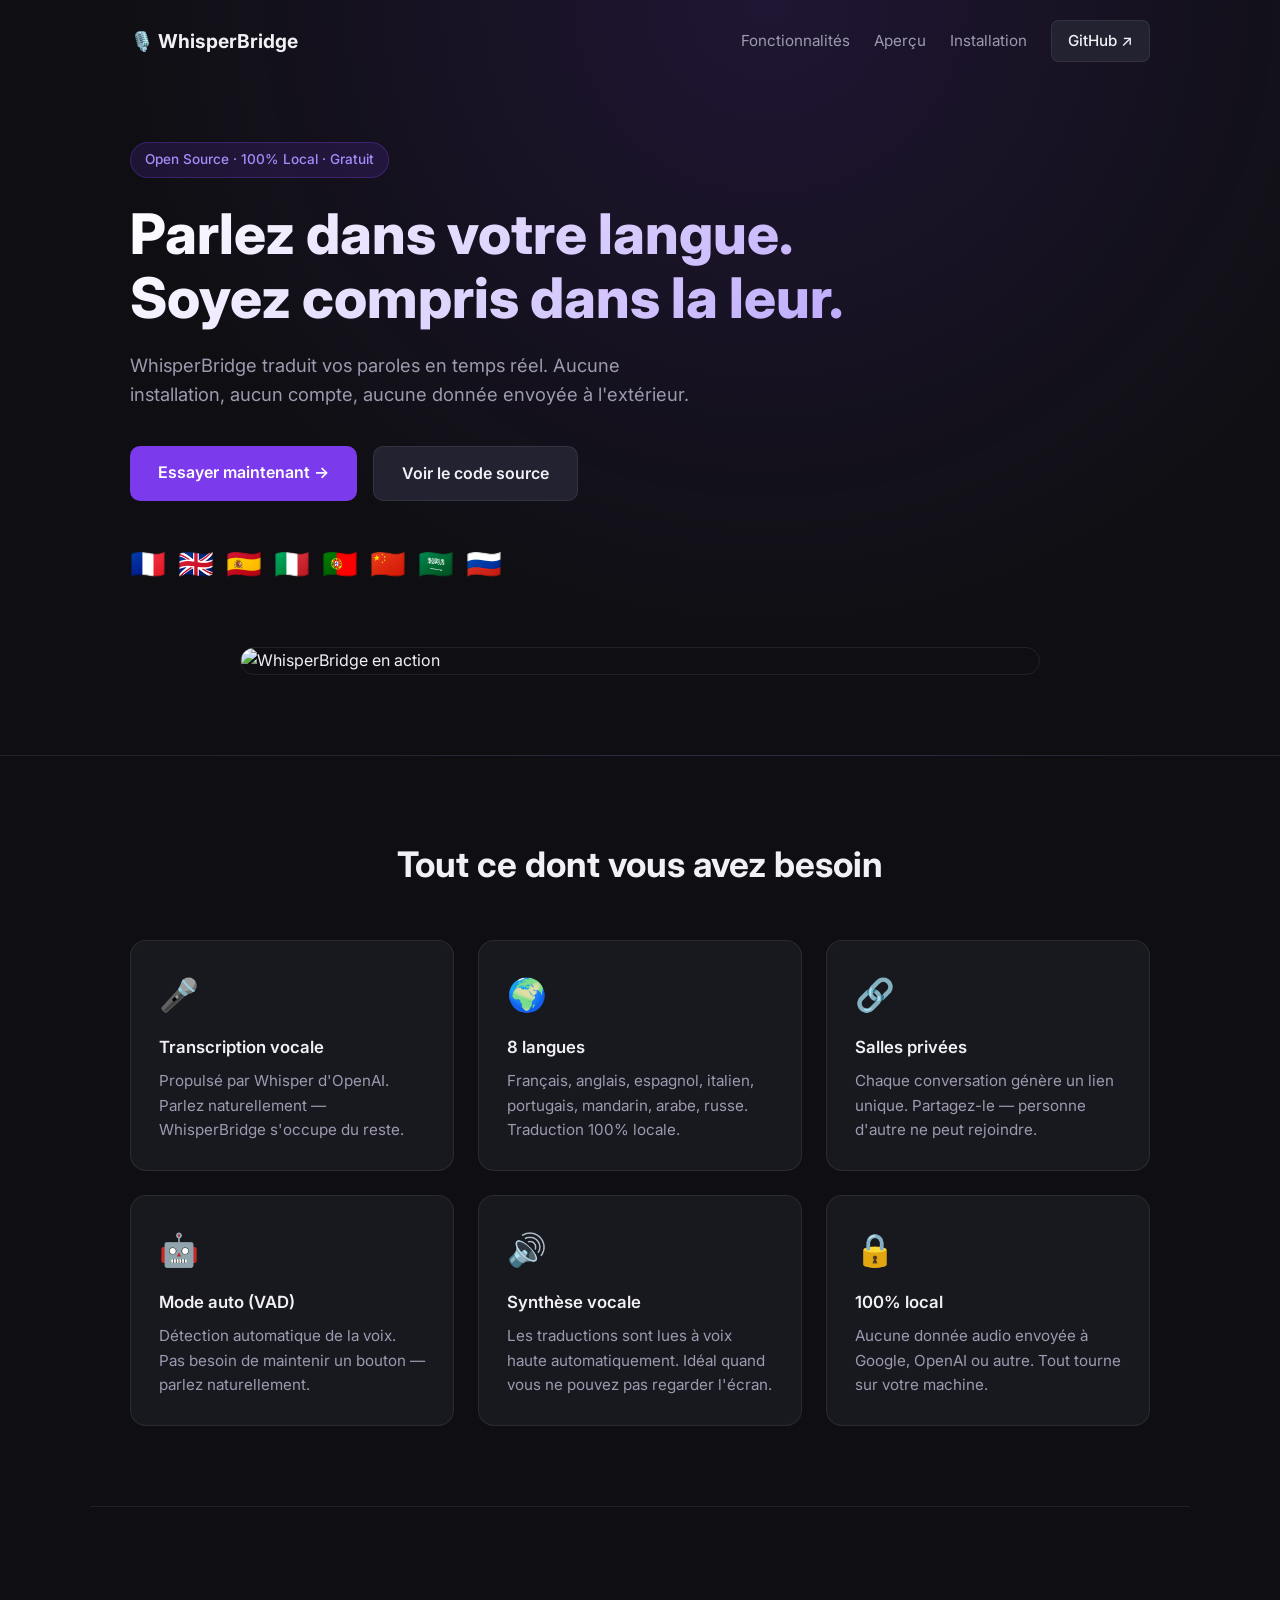
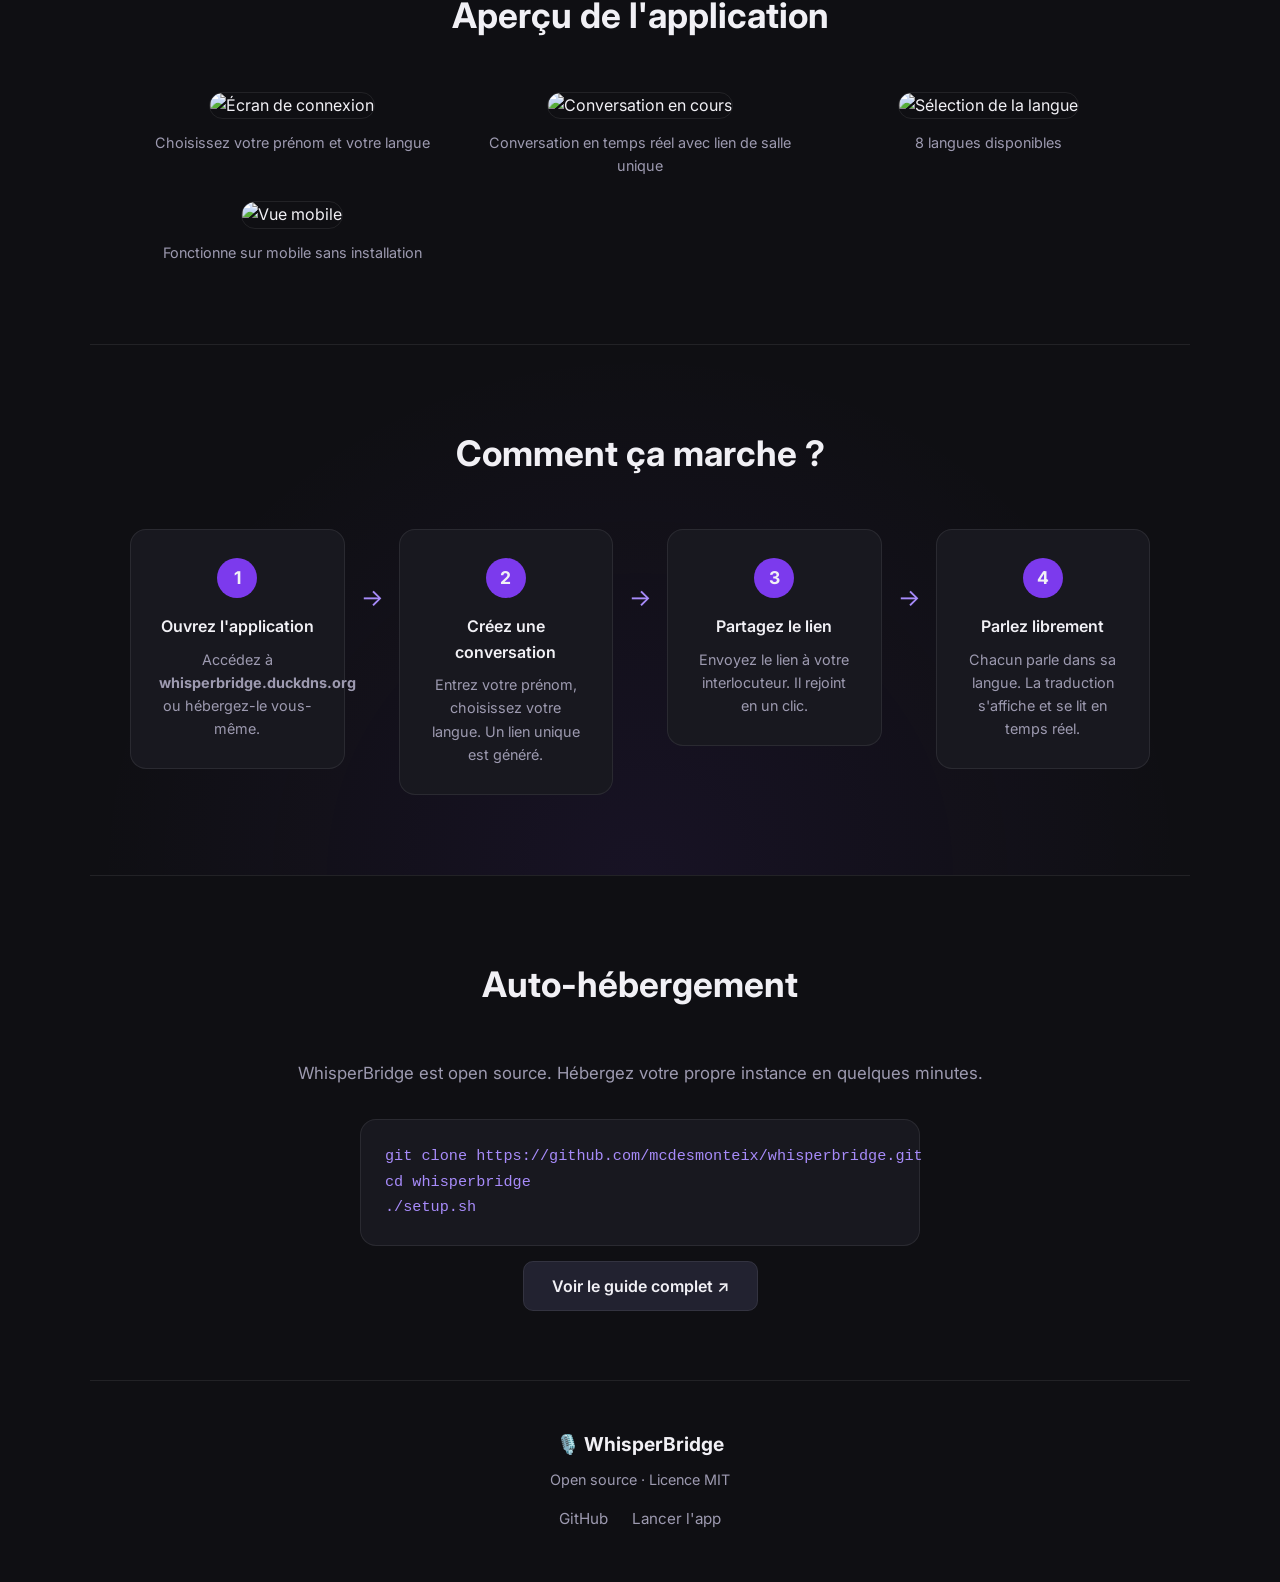
==== docs/index.html @ 147b0ac4 "Ajoute le site de présentation WhisperBridge (GitHub Pages) Co-Authored-By: Claude Sonnet 4.6 <norep" ====
<!DOCTYPE html>
<html lang="fr">
<head>
  <meta charset="UTF-8" />
  <meta name="viewport" content="width=device-width, initial-scale=1.0" />
  <title>WhisperBridge — Traduction vocale en temps réel</title>
  <meta name="description" content="Parlez dans votre langue, soyez compris dans la leur. Application de traduction vocale en temps réel, open source et 100% locale." />
  <link rel="preconnect" href="https://fonts.googleapis.com">
  <link href="https://fonts.googleapis.com/css2?family=Inter:wght@400;500;600;700;800&display=swap" rel="stylesheet">
  <link rel="stylesheet" href="style.css" />
</head>
<body>

  <!-- ── HERO ── -->
  <header class="hero">
    <nav>
      <div class="nav-logo">🎙️ WhisperBridge</div>
      <div class="nav-links">
        <a href="#features">Fonctionnalités</a>
        <a href="#screenshots">Aperçu</a>
        <a href="#install">Installation</a>
        <a href="https://github.com/mcdesmonteix/whisperbridge" target="_blank" class="btn-github">GitHub ↗</a>
      </div>
    </nav>

    <div class="hero-content">
      <div class="hero-badge">Open Source · 100% Local · Gratuit</div>
      <h1>Parlez dans votre langue.<br>Soyez compris dans la leur.</h1>
      <p class="hero-sub">WhisperBridge traduit vos paroles en temps réel. Aucune installation, aucun compte, aucune donnée envoyée à l'extérieur.</p>
      <div class="hero-actions">
        <a href="https://whisperbridge.duckdns.org" target="_blank" class="btn-primary">Essayer maintenant →</a>
        <a href="https://github.com/mcdesmonteix/whisperbridge" target="_blank" class="btn-secondary">Voir le code source</a>
      </div>
      <div class="hero-langs">
        <span>🇫🇷</span><span>🇬🇧</span><span>🇪🇸</span><span>🇮🇹</span>
        <span>🇵🇹</span><span>🇨🇳</span><span>🇸🇦</span><span>🇷🇺</span>
      </div>
    </div>

    <div class="hero-image">
      <img src="media/branding.png" alt="WhisperBridge en action" />
    </div>
  </header>

  <!-- ── FEATURES ── -->
  <section id="features" class="features">
    <h2>Tout ce dont vous avez besoin</h2>
    <div class="features-grid">
      <div class="feature-card">
        <div class="feature-icon">🎤</div>
        <h3>Transcription vocale</h3>
        <p>Propulsé par Whisper d'OpenAI. Parlez naturellement — WhisperBridge s'occupe du reste.</p>
      </div>
      <div class="feature-card">
        <div class="feature-icon">🌍</div>
        <h3>8 langues</h3>
        <p>Français, anglais, espagnol, italien, portugais, mandarin, arabe, russe. Traduction 100% locale.</p>
      </div>
      <div class="feature-card">
        <div class="feature-icon">🔗</div>
        <h3>Salles privées</h3>
        <p>Chaque conversation génère un lien unique. Partagez-le — personne d'autre ne peut rejoindre.</p>
      </div>
      <div class="feature-card">
        <div class="feature-icon">🤖</div>
        <h3>Mode auto (VAD)</h3>
        <p>Détection automatique de la voix. Pas besoin de maintenir un bouton — parlez naturellement.</p>
      </div>
      <div class="feature-card">
        <div class="feature-icon">🔊</div>
        <h3>Synthèse vocale</h3>
        <p>Les traductions sont lues à voix haute automatiquement. Idéal quand vous ne pouvez pas regarder l'écran.</p>
      </div>
      <div class="feature-card">
        <div class="feature-icon">🔒</div>
        <h3>100% local</h3>
        <p>Aucune donnée audio envoyée à Google, OpenAI ou autre. Tout tourne sur votre machine.</p>
      </div>
    </div>
  </section>

  <!-- ── SCREENSHOTS ── -->
  <section id="screenshots" class="screenshots">
    <h2>Aperçu de l'application</h2>
    <div class="screenshots-grid">
      <div class="screenshot-item">
        <img src="media/screenshot-login.png" alt="Écran de connexion" />
        <p>Choisissez votre prénom et votre langue</p>
      </div>
      <div class="screenshot-item">
        <img src="media/screenshot-chat.png" alt="Conversation en cours" />
        <p>Conversation en temps réel avec lien de salle unique</p>
      </div>
      <div class="screenshot-item">
        <img src="media/screenshot-languages.png" alt="Sélection de la langue" />
        <p>8 langues disponibles</p>
      </div>
      <div class="screenshot-item">
        <img src="media/screenshot-login-mobile.png" alt="Vue mobile" />
        <p>Fonctionne sur mobile sans installation</p>
      </div>
    </div>
  </section>

  <!-- ── HOW IT WORKS ── -->
  <section class="how">
    <h2>Comment ça marche ?</h2>
    <div class="steps">
      <div class="step">
        <div class="step-num">1</div>
        <h3>Ouvrez l'application</h3>
        <p>Accédez à <strong>whisperbridge.duckdns.org</strong> ou hébergez-le vous-même.</p>
      </div>
      <div class="step-arrow">→</div>
      <div class="step">
        <div class="step-num">2</div>
        <h3>Créez une conversation</h3>
        <p>Entrez votre prénom, choisissez votre langue. Un lien unique est généré.</p>
      </div>
      <div class="step-arrow">→</div>
      <div class="step">
        <div class="step-num">3</div>
        <h3>Partagez le lien</h3>
        <p>Envoyez le lien à votre interlocuteur. Il rejoint en un clic.</p>
      </div>
      <div class="step-arrow">→</div>
      <div class="step">
        <div class="step-num">4</div>
        <h3>Parlez librement</h3>
        <p>Chacun parle dans sa langue. La traduction s'affiche et se lit en temps réel.</p>
      </div>
    </div>
  </section>

  <!-- ── INSTALL ── -->
  <section id="install" class="install">
    <h2>Auto-hébergement</h2>
    <p class="install-sub">WhisperBridge est open source. Hébergez votre propre instance en quelques minutes.</p>
    <div class="code-block">
      <pre><code>git clone https://github.com/mcdesmonteix/whisperbridge.git
cd whisperbridge
./setup.sh</code></pre>
    </div>
    <a href="https://github.com/mcdesmonteix/whisperbridge#installation" target="_blank" class="btn-secondary">Voir le guide complet ↗</a>
  </section>

  <!-- ── FOOTER ── -->
  <footer class="footer">
    <div class="footer-logo">🎙️ WhisperBridge</div>
    <p>Open source · Licence MIT</p>
    <div class="footer-links">
      <a href="https://github.com/mcdesmonteix/whisperbridge" target="_blank">GitHub</a>
      <a href="https://whisperbridge.duckdns.org" target="_blank">Lancer l'app</a>
    </div>
  </footer>

  <script>
    // Animation au scroll
    const observer = new IntersectionObserver((entries) => {
      entries.forEach(e => { if (e.isIntersecting) e.target.classList.add('visible'); });
    }, { threshold: 0.1 });
    document.querySelectorAll('.feature-card, .screenshot-item, .step').forEach(el => observer.observe(el));
  </script>

</body>
</html>
---- docs/style.css ----
*, *::before, *::after { box-sizing: border-box; margin: 0; padding: 0; }

:root {
  --purple: #7c3aed;
  --purple-light: #a78bfa;
  --purple-dark: #5b21b6;
  --bg: #0f0f13;
  --bg2: #18181f;
  --bg3: #222230;
  --text: #f1f0f5;
  --text-muted: #9d9ab0;
  --border: rgba(255,255,255,0.08);
  --radius: 16px;
}

html { scroll-behavior: smooth; }

body {
  font-family: 'Inter', sans-serif;
  background: var(--bg);
  color: var(--text);
  line-height: 1.6;
}

/* ── NAV ── */
nav {
  display: flex;
  justify-content: space-between;
  align-items: center;
  padding: 20px 40px;
  max-width: 1100px;
  margin: 0 auto;
}

.nav-logo {
  font-size: 1.2rem;
  font-weight: 700;
  color: var(--text);
}

.nav-links {
  display: flex;
  gap: 24px;
  align-items: center;
}

.nav-links a {
  color: var(--text-muted);
  text-decoration: none;
  font-size: 0.95rem;
  transition: color 0.2s;
}

.nav-links a:hover { color: var(--text); }

.btn-github {
  background: var(--bg3);
  color: var(--text) !important;
  padding: 8px 16px;
  border-radius: 8px;
  font-weight: 500;
  border: 1px solid var(--border);
  transition: background 0.2s !important;
}

.btn-github:hover { background: var(--bg2) !important; }

/* ── HERO ── */
.hero {
  background: radial-gradient(ellipse at 60% 0%, rgba(124,58,237,0.15) 0%, transparent 60%);
  border-bottom: 1px solid var(--border);
  padding-bottom: 80px;
}

.hero-content {
  max-width: 1100px;
  margin: 60px auto 0;
  padding: 0 40px;
}

.hero-badge {
  display: inline-block;
  background: rgba(124,58,237,0.15);
  border: 1px solid rgba(124,58,237,0.3);
  color: var(--purple-light);
  padding: 6px 14px;
  border-radius: 100px;
  font-size: 0.85rem;
  font-weight: 500;
  margin-bottom: 24px;
}

.hero h1 {
  font-size: clamp(2.2rem, 5vw, 3.5rem);
  font-weight: 800;
  line-height: 1.15;
  margin-bottom: 20px;
  background: linear-gradient(135deg, #fff 0%, var(--purple-light) 100%);
  -webkit-background-clip: text;
  -webkit-text-fill-color: transparent;
  background-clip: text;
}

.hero-sub {
  color: var(--text-muted);
  font-size: 1.15rem;
  max-width: 580px;
  margin-bottom: 36px;
}

.hero-actions {
  display: flex;
  gap: 16px;
  flex-wrap: wrap;
  margin-bottom: 40px;
}

.btn-primary {
  background: var(--purple);
  color: #fff;
  padding: 14px 28px;
  border-radius: 10px;
  font-weight: 600;
  font-size: 1rem;
  text-decoration: none;
  transition: background 0.2s, transform 0.1s;
}

.btn-primary:hover { background: var(--purple-dark); transform: translateY(-1px); }

.btn-secondary {
  background: var(--bg3);
  color: var(--text);
  padding: 14px 28px;
  border-radius: 10px;
  font-weight: 600;
  font-size: 1rem;
  text-decoration: none;
  border: 1px solid var(--border);
  transition: background 0.2s;
}

.btn-secondary:hover { background: var(--bg2); }

.hero-langs {
  display: flex;
  gap: 12px;
  font-size: 1.8rem;
}

.hero-image {
  max-width: 1100px;
  margin: 60px auto 0;
  padding: 0 40px;
}

.hero-image img {
  width: 100%;
  max-width: 800px;
  border-radius: var(--radius);
  border: 1px solid var(--border);
  display: block;
  margin: 0 auto;
}

/* ── SECTIONS ── */
section {
  max-width: 1100px;
  margin: 0 auto;
  padding: 80px 40px;
}

section h2 {
  font-size: clamp(1.6rem, 3vw, 2.2rem);
  font-weight: 700;
  text-align: center;
  margin-bottom: 48px;
}

/* ── FEATURES ── */
.features { border-bottom: 1px solid var(--border); }

.features-grid {
  display: grid;
  grid-template-columns: repeat(auto-fit, minmax(280px, 1fr));
  gap: 24px;
}

.feature-card {
  background: var(--bg2);
  border: 1px solid var(--border);
  border-radius: var(--radius);
  padding: 28px;
  opacity: 0;
  transform: translateY(20px);
  transition: opacity 0.4s, transform 0.4s;
}

.feature-card.visible { opacity: 1; transform: none; }
.feature-card:hover { border-color: rgba(124,58,237,0.3); }

.feature-icon { font-size: 2rem; margin-bottom: 14px; }

.feature-card h3 {
  font-size: 1.05rem;
  font-weight: 600;
  margin-bottom: 8px;
}

.feature-card p { color: var(--text-muted); font-size: 0.95rem; }

/* ── SCREENSHOTS ── */
.screenshots { background: var(--bg); border-bottom: 1px solid var(--border); }

.screenshots-grid {
  display: grid;
  grid-template-columns: repeat(auto-fit, minmax(240px, 1fr));
  gap: 24px;
}

.screenshot-item {
  text-align: center;
  opacity: 0;
  transform: translateY(20px);
  transition: opacity 0.4s, transform 0.4s;
}

.screenshot-item.visible { opacity: 1; transform: none; }

.screenshot-item img {
  width: 100%;
  border-radius: var(--radius);
  border: 1px solid var(--border);
  margin-bottom: 12px;
}

.screenshot-item p { color: var(--text-muted); font-size: 0.9rem; }

/* ── HOW IT WORKS ── */
.how {
  border-bottom: 1px solid var(--border);
  background: radial-gradient(ellipse at 50% 100%, rgba(124,58,237,0.08) 0%, transparent 70%);
}

.steps {
  display: flex;
  align-items: flex-start;
  gap: 16px;
  flex-wrap: wrap;
  justify-content: center;
}

.step {
  background: var(--bg2);
  border: 1px solid var(--border);
  border-radius: var(--radius);
  padding: 28px;
  flex: 1;
  min-width: 200px;
  max-width: 220px;
  text-align: center;
  opacity: 0;
  transform: translateY(20px);
  transition: opacity 0.4s, transform 0.4s;
}

.step.visible { opacity: 1; transform: none; }

.step-num {
  width: 40px;
  height: 40px;
  background: var(--purple);
  border-radius: 50%;
  display: flex;
  align-items: center;
  justify-content: center;
  font-weight: 700;
  font-size: 1.1rem;
  margin: 0 auto 16px;
}

.step h3 { font-size: 1rem; font-weight: 600; margin-bottom: 8px; }
.step p { color: var(--text-muted); font-size: 0.9rem; }

.step-arrow {
  font-size: 1.5rem;
  color: var(--purple-light);
  padding-top: 50px;
  flex-shrink: 0;
}

/* ── INSTALL ── */
.install {
  text-align: center;
  border-bottom: 1px solid var(--border);
}

.install-sub {
  color: var(--text-muted);
  margin-bottom: 32px;
  font-size: 1.05rem;
}

.code-block {
  background: var(--bg2);
  border: 1px solid var(--border);
  border-radius: var(--radius);
  padding: 24px;
  max-width: 560px;
  margin: 0 auto 28px;
  text-align: left;
}

.code-block pre { font-family: 'Courier New', monospace; font-size: 0.95rem; line-height: 1.7; }
.code-block code { color: var(--purple-light); }

/* ── FOOTER ── */
.footer {
  text-align: center;
  padding: 48px 40px;
  color: var(--text-muted);
}

.footer-logo {
  font-size: 1.2rem;
  font-weight: 700;
  color: var(--text);
  margin-bottom: 8px;
}

.footer p { margin-bottom: 16px; font-size: 0.9rem; }

.footer-links {
  display: flex;
  gap: 24px;
  justify-content: center;
}

.footer-links a {
  color: var(--text-muted);
  text-decoration: none;
  font-size: 0.95rem;
  transition: color 0.2s;
}

.footer-links a:hover { color: var(--text); }

/* ── RESPONSIVE ── */
@media (max-width: 640px) {
  nav { padding: 16px 20px; }
  .nav-links a:not(.btn-github) { display: none; }
  .hero-content, .hero-image { padding: 0 20px; }
  section { padding: 60px 20px; }
  .step-arrow { display: none; }
  .step { max-width: 100%; }
}
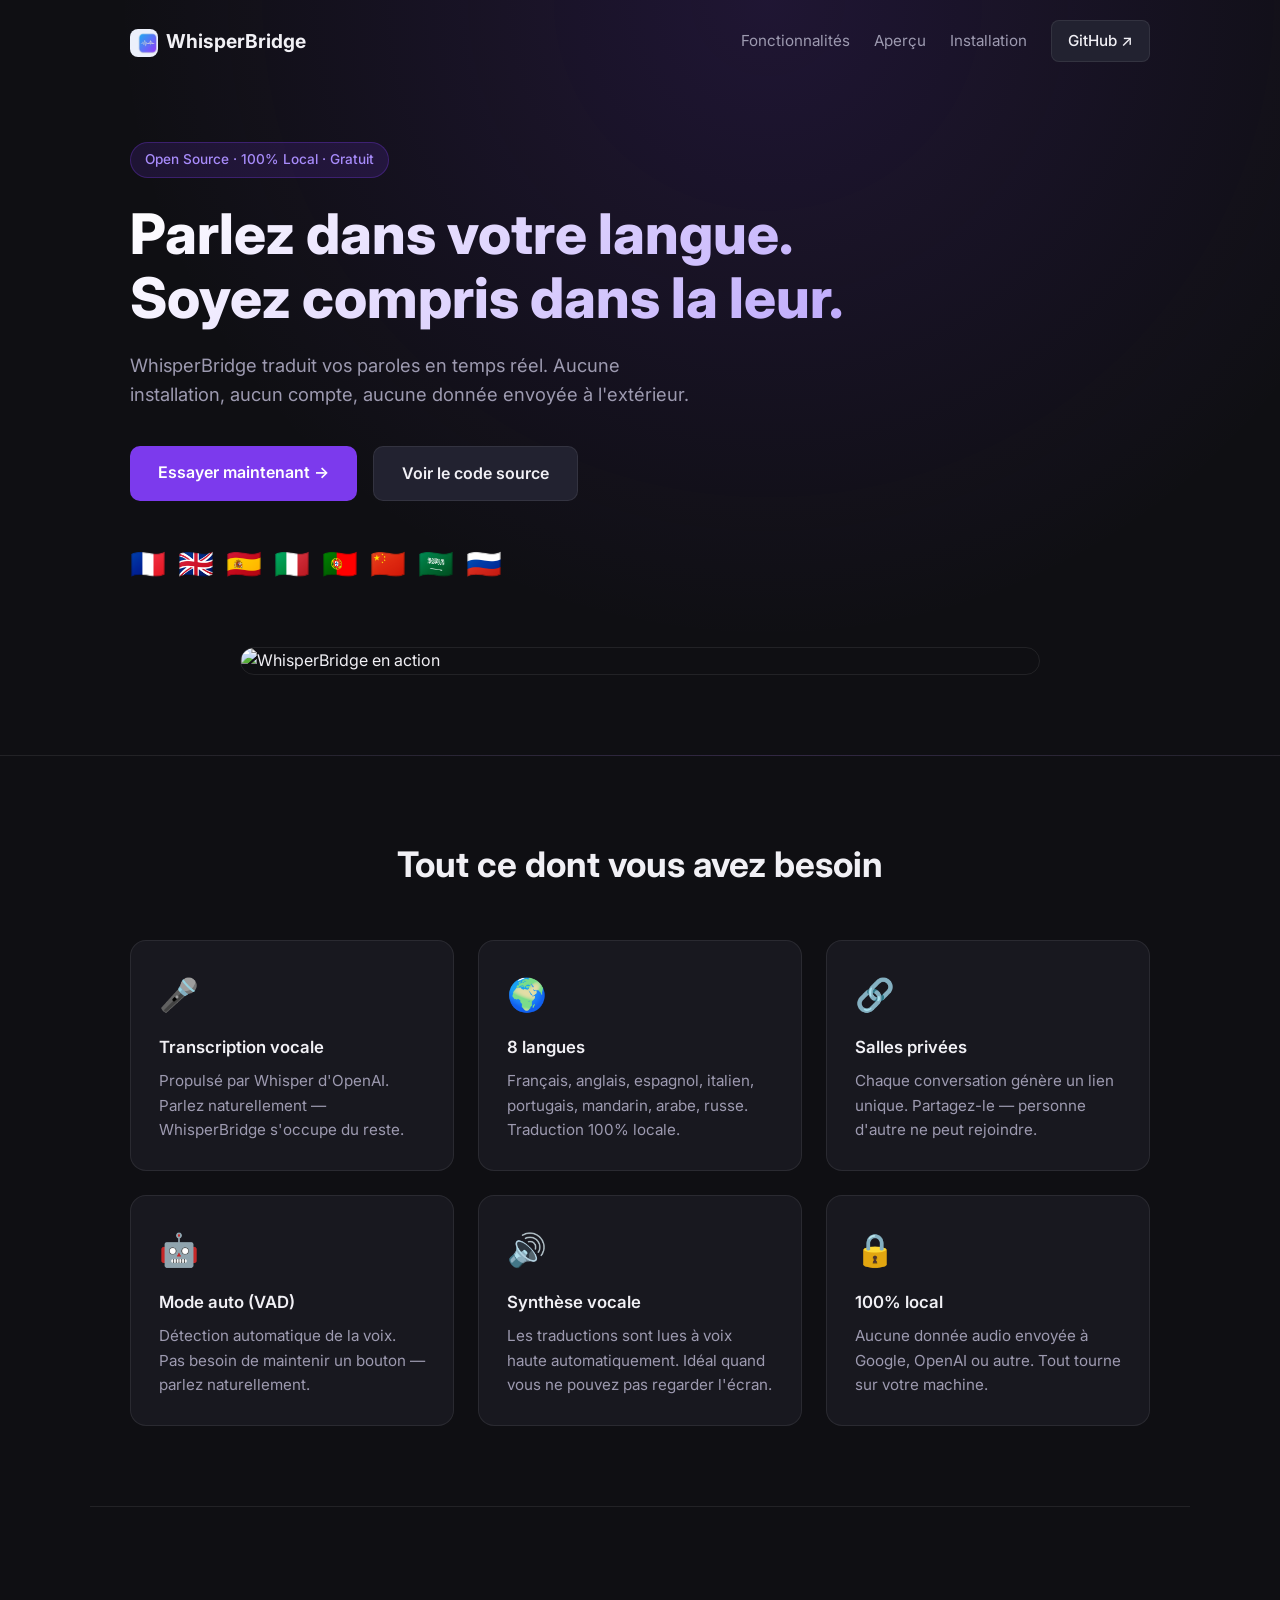
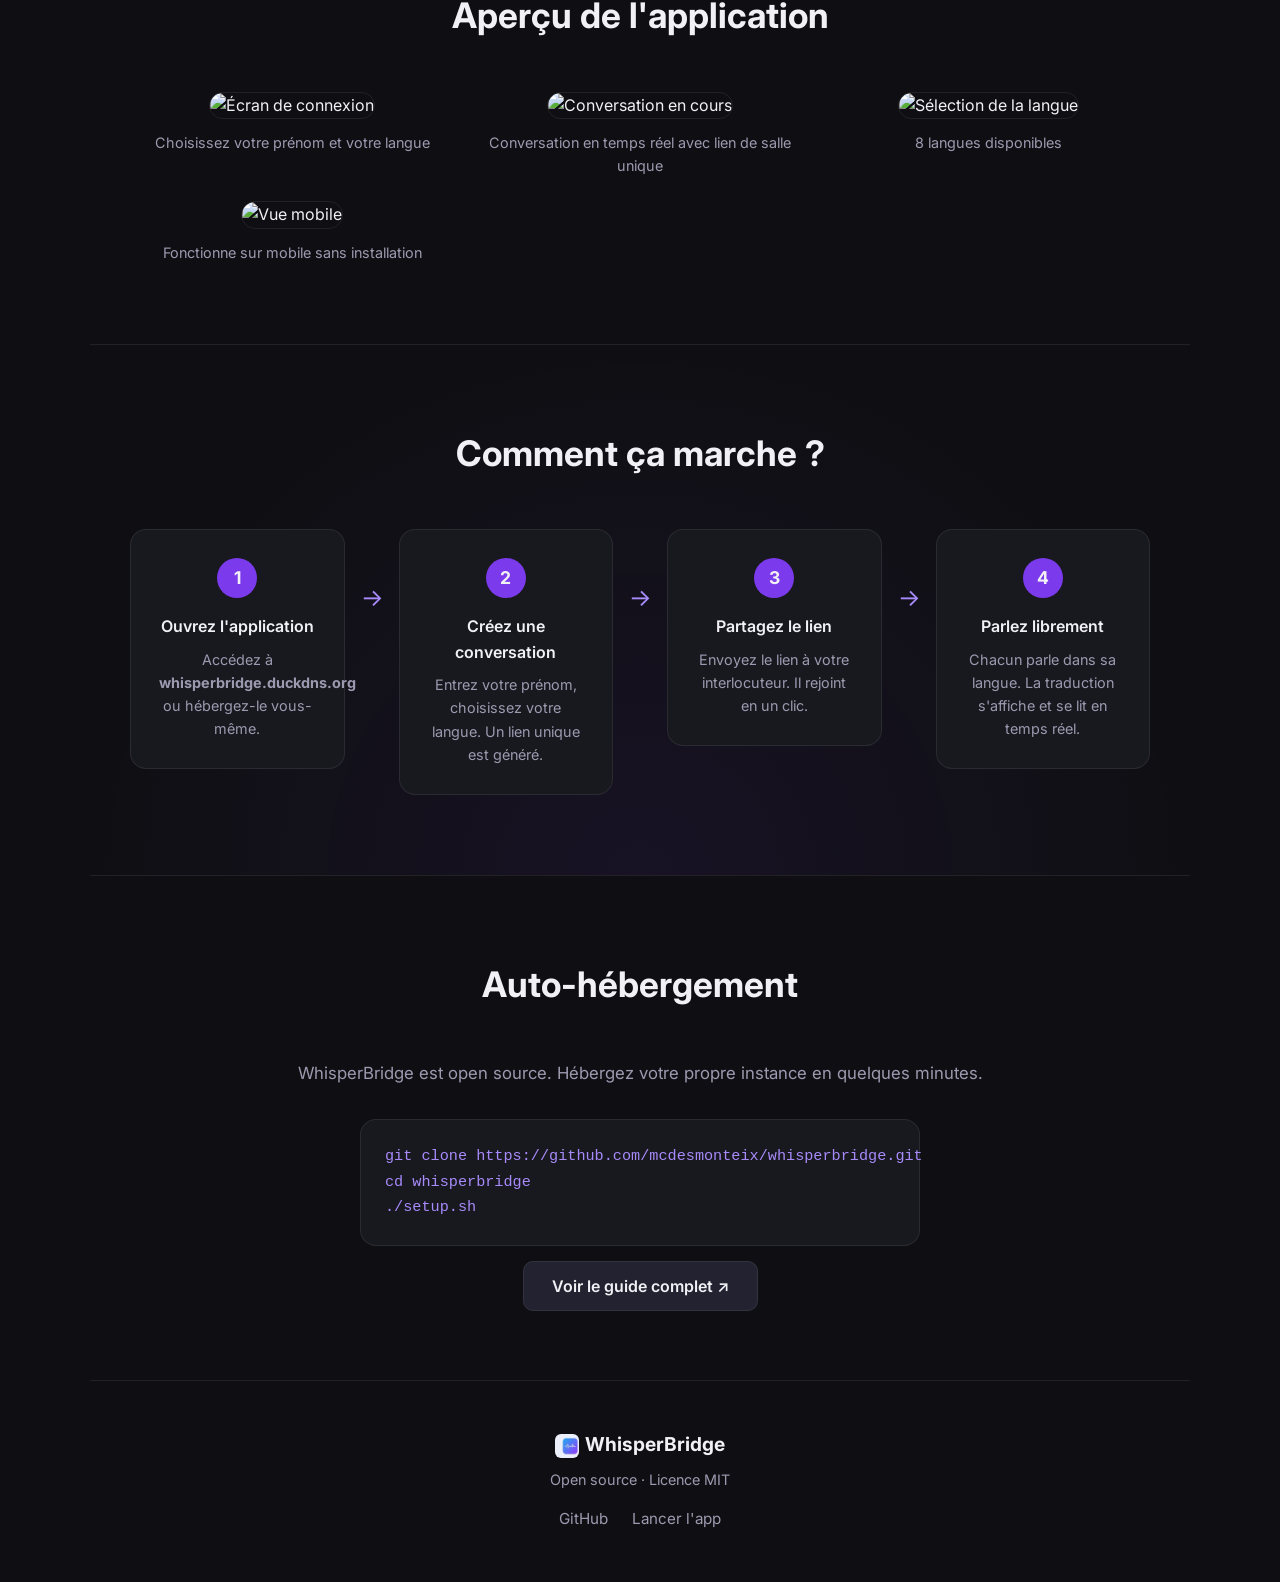
==== commit 22bcf839: "Remplace l'emoji par le vrai logo WhisperBridge (pont + ondes) Co-Authored-By: Claude Sonnet 4.6 <no" ====
--- a/docs/index.html
+++ b/docs/index.html
@@ -4,6 +4,7 @@
   <meta charset="UTF-8" />
   <meta name="viewport" content="width=device-width, initial-scale=1.0" />
   <title>WhisperBridge — Traduction vocale en temps réel</title>
+  <link rel="icon" type="image/png" href="favicon.png" />
   <meta name="description" content="Parlez dans votre langue, soyez compris dans la leur. Application de traduction vocale en temps réel, open source et 100% locale." />
   <link rel="preconnect" href="https://fonts.googleapis.com">
   <link href="https://fonts.googleapis.com/css2?family=Inter:wght@400;500;600;700;800&display=swap" rel="stylesheet">
@@ -14,7 +15,7 @@
   <!-- ── HERO ── -->
   <header class="hero">
     <nav>
-      <div class="nav-logo">🎙️ WhisperBridge</div>
+      <div class="nav-logo"><img src="media/logo.png" alt="WhisperBridge" style="width:28px;height:28px;border-radius:8px;vertical-align:middle;margin-right:8px;">WhisperBridge</div>
       <div class="nav-links">
         <a href="#features">Fonctionnalités</a>
         <a href="#screenshots">Aperçu</a>
@@ -146,7 +147,7 @@
 
   <!-- ── FOOTER ── -->
   <footer class="footer">
-    <div class="footer-logo">🎙️ WhisperBridge</div>
+    <div class="footer-logo"><img src="media/logo.png" alt="WhisperBridge" style="width:24px;height:24px;border-radius:6px;vertical-align:middle;margin-right:6px;">WhisperBridge</div>
     <p>Open source · Licence MIT</p>
     <div class="footer-links">
       <a href="https://github.com/mcdesmonteix/whisperbridge" target="_blank">GitHub</a>
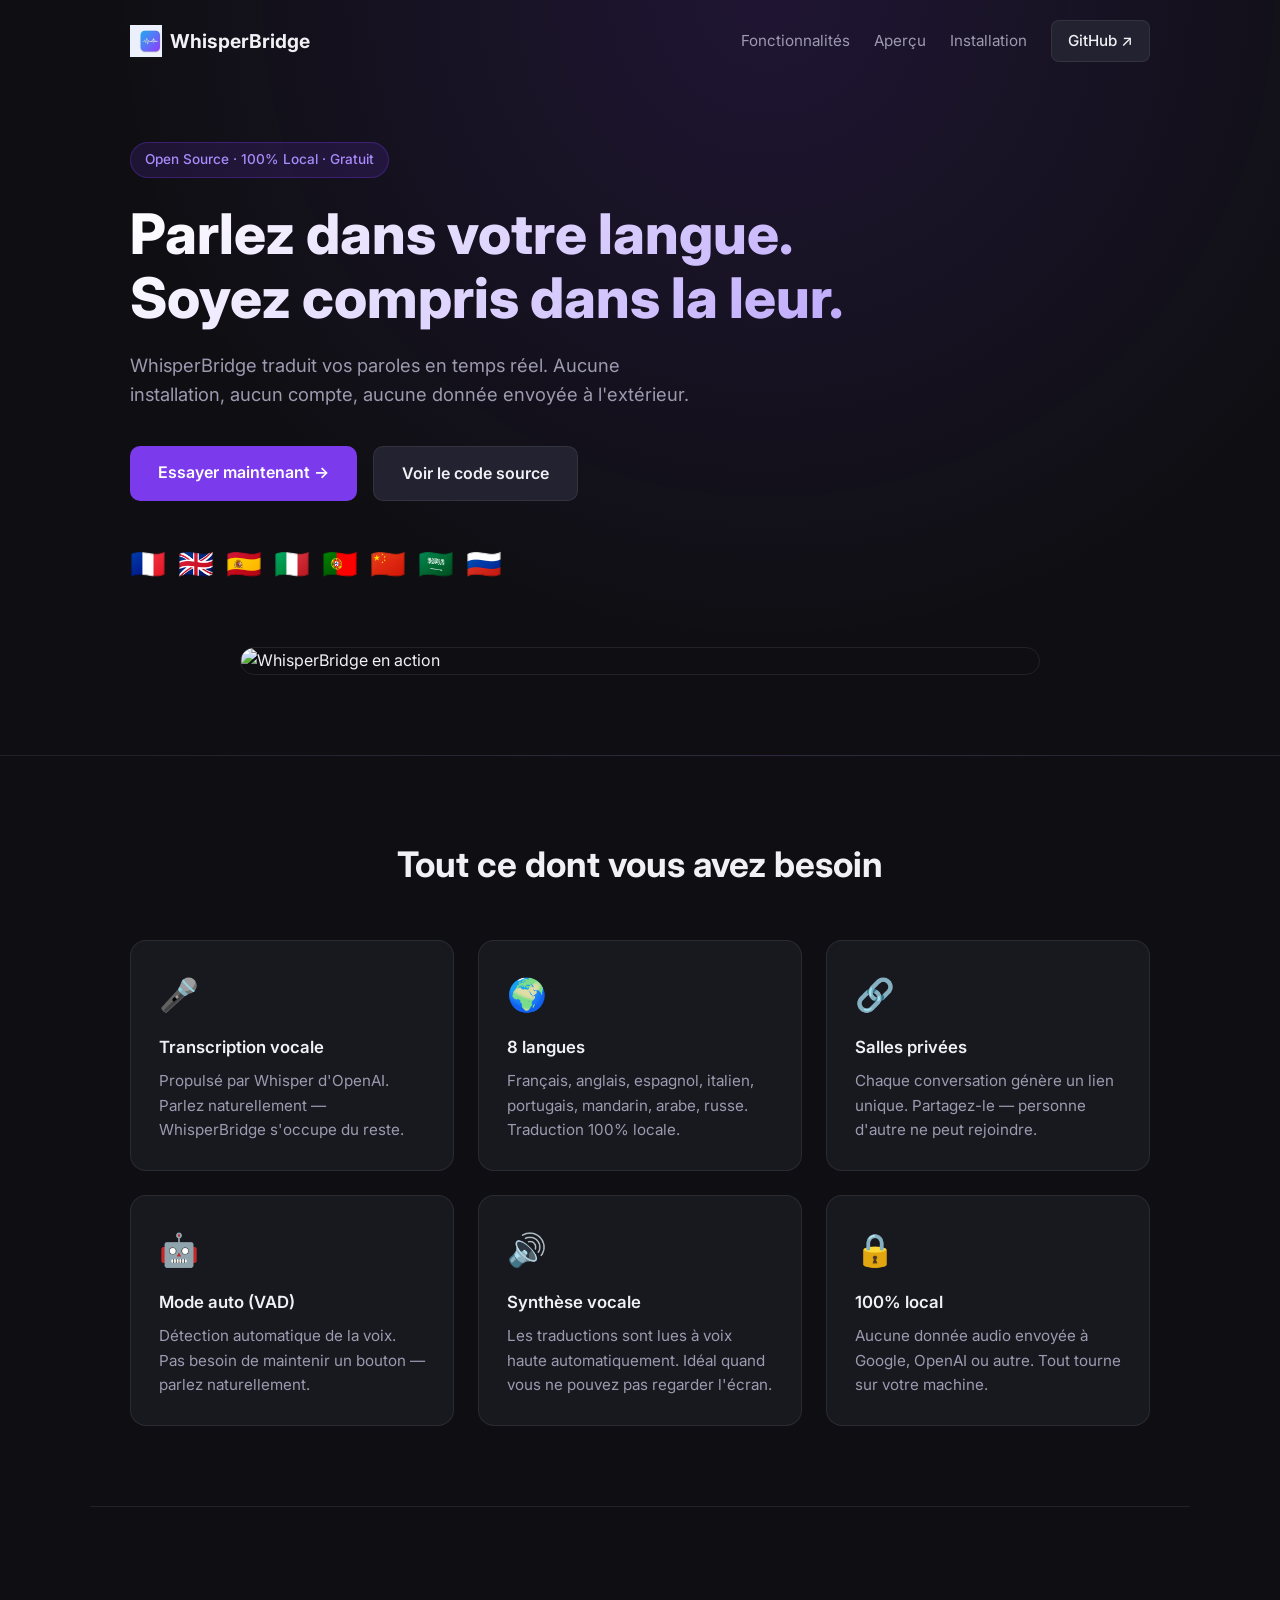
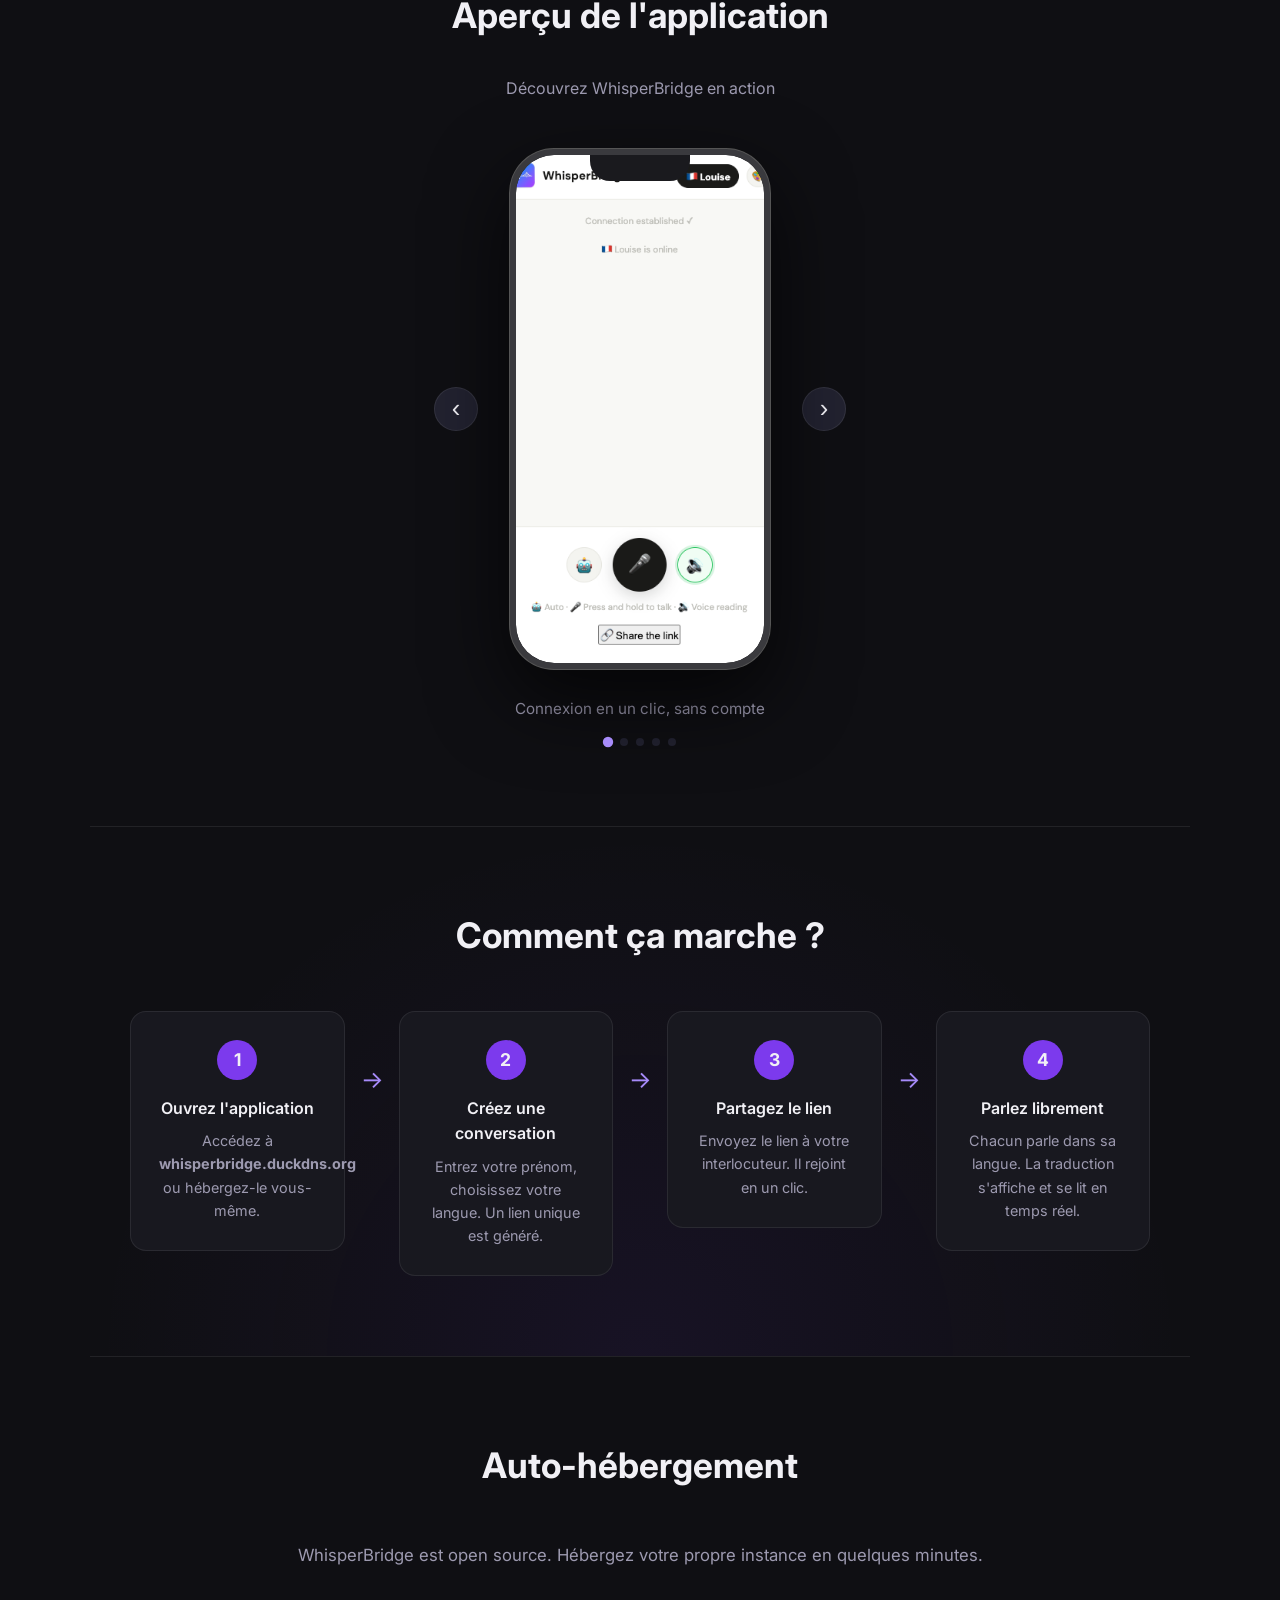
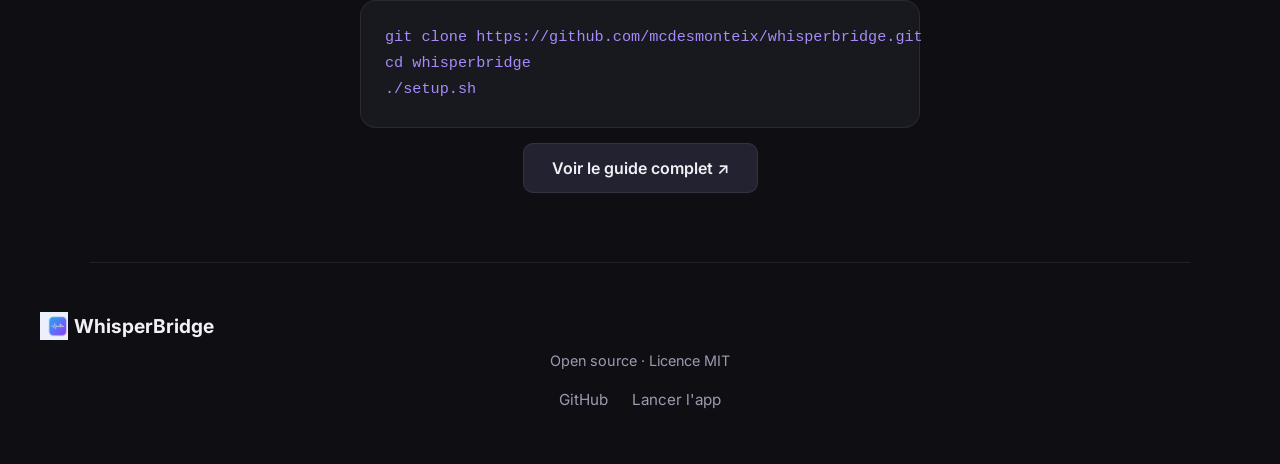
==== commit 327ae3ad: "Ajoute un carrousel App Store avec mockup iPhone sur la landing page Co-Authored-By: Claude Sonnet 4" ====
--- a/docs/index.html
+++ b/docs/index.html
@@ -4,7 +4,7 @@
   <meta charset="UTF-8" />
   <meta name="viewport" content="width=device-width, initial-scale=1.0" />
   <title>WhisperBridge — Traduction vocale en temps réel</title>
-  <link rel="icon" type="image/png" href="favicon.png" />
+  <link rel="icon" type="image/png" sizes="32x32" href="favicon_32x32.png" />
   <meta name="description" content="Parlez dans votre langue, soyez compris dans la leur. Application de traduction vocale en temps réel, open source et 100% locale." />
   <link rel="preconnect" href="https://fonts.googleapis.com">
   <link href="https://fonts.googleapis.com/css2?family=Inter:wght@400;500;600;700;800&display=swap" rel="stylesheet">
@@ -15,7 +15,7 @@
   <!-- ── HERO ── -->
   <header class="hero">
     <nav>
-      <div class="nav-logo"><img src="media/logo.png" alt="WhisperBridge" style="width:28px;height:28px;border-radius:8px;vertical-align:middle;margin-right:8px;">WhisperBridge</div>
+      <div class="nav-logo"><img src="media/logo.png" alt="WhisperBridge" style="width:32px;height:32px;margin-right:8px;">WhisperBridge</div>
       <div class="nav-links">
         <a href="#features">Fonctionnalités</a>
         <a href="#screenshots">Aperçu</a>
@@ -83,23 +83,43 @@
   <!-- ── SCREENSHOTS ── -->
   <section id="screenshots" class="screenshots">
     <h2>Aperçu de l'application</h2>
-    <div class="screenshots-grid">
-      <div class="screenshot-item">
-        <img src="media/screenshot-login.png" alt="Écran de connexion" />
-        <p>Choisissez votre prénom et votre langue</p>
-      </div>
-      <div class="screenshot-item">
-        <img src="media/screenshot-chat.png" alt="Conversation en cours" />
-        <p>Conversation en temps réel avec lien de salle unique</p>
-      </div>
-      <div class="screenshot-item">
-        <img src="media/screenshot-languages.png" alt="Sélection de la langue" />
-        <p>8 langues disponibles</p>
-      </div>
-      <div class="screenshot-item">
-        <img src="media/screenshot-login-mobile.png" alt="Vue mobile" />
-        <p>Fonctionne sur mobile sans installation</p>
-      </div>
+    <p class="screenshots-sub">Découvrez WhisperBridge en action</p>
+
+    <div class="carousel-wrapper">
+      <!-- Flèche gauche -->
+      <button class="carousel-arrow carousel-prev" aria-label="Précédent">&#8249;</button>
+
+      <!-- Mockup iPhone -->
+      <div class="iphone-mockup">
+        <div class="iphone-frame">
+          <div class="iphone-notch"></div>
+          <div class="iphone-screen">
+            <div class="iphone-slides" id="carouselSlides">
+              <img src="media/screenshots/01-connexion.png"  alt="Connexion" />
+              <img src="media/screenshots/02-participants.png" alt="Participants connectés" />
+              <img src="media/screenshots/03-mode-auto.png"  alt="Mode automatique" />
+              <img src="media/screenshots/04-recording.png"  alt="Enregistrement en cours" />
+              <img src="media/screenshots/05-conversation.png" alt="Conversation traduite" />
+            </div>
+          </div>
+          <div class="iphone-home-bar"></div>
+        </div>
+      </div>
+
+      <!-- Flèche droite -->
+      <button class="carousel-arrow carousel-next" aria-label="Suivant">&#8250;</button>
+    </div>
+
+    <!-- Caption -->
+    <p class="carousel-caption" id="carouselCaption">Connexion en un clic, sans compte</p>
+
+    <!-- Dots -->
+    <div class="carousel-dots" id="carouselDots">
+      <button class="dot active" data-index="0"></button>
+      <button class="dot" data-index="1"></button>
+      <button class="dot" data-index="2"></button>
+      <button class="dot" data-index="3"></button>
+      <button class="dot" data-index="4"></button>
     </div>
   </section>
 
@@ -147,7 +167,7 @@
 
   <!-- ── FOOTER ── -->
   <footer class="footer">
-    <div class="footer-logo"><img src="media/logo.png" alt="WhisperBridge" style="width:24px;height:24px;border-radius:6px;vertical-align:middle;margin-right:6px;">WhisperBridge</div>
+    <div class="footer-logo"><img src="media/logo.png" alt="WhisperBridge" style="width:28px;height:28px;margin-right:6px;">WhisperBridge</div>
     <p>Open source · Licence MIT</p>
     <div class="footer-links">
       <a href="https://github.com/mcdesmonteix/whisperbridge" target="_blank">GitHub</a>
@@ -160,7 +180,47 @@
     const observer = new IntersectionObserver((entries) => {
       entries.forEach(e => { if (e.isIntersecting) e.target.classList.add('visible'); });
     }, { threshold: 0.1 });
-    document.querySelectorAll('.feature-card, .screenshot-item, .step').forEach(el => observer.observe(el));
+    document.querySelectorAll('.feature-card, .step').forEach(el => observer.observe(el));
+
+    // Carrousel
+    const captions = [
+      "Connexion en un clic, sans compte",
+      "Vos interlocuteurs apparaissent en temps réel",
+      "Mode auto — parlez naturellement, WhisperBridge écoute",
+      "Enregistrement en cours, traduction imminente",
+      "Chaque message traduit instantanément dans les deux langues"
+    ];
+    let current = 0;
+    let autoTimer;
+    const slides   = document.getElementById('carouselSlides');
+    const caption  = document.getElementById('carouselCaption');
+    const dots     = document.querySelectorAll('.dot');
+
+    function goTo(n) {
+      current = (n + captions.length) % captions.length;
+      slides.style.transform = `translateX(-${current * 100}%)`;
+      caption.textContent = captions[current];
+      dots.forEach((d, i) => d.classList.toggle('active', i === current));
+    }
+
+    function startAuto() {
+      clearInterval(autoTimer);
+      autoTimer = setInterval(() => goTo(current + 1), 4000);
+    }
+
+    document.querySelector('.carousel-prev').addEventListener('click', () => { goTo(current - 1); startAuto(); });
+    document.querySelector('.carousel-next').addEventListener('click', () => { goTo(current + 1); startAuto(); });
+    dots.forEach(d => d.addEventListener('click', () => { goTo(+d.dataset.index); startAuto(); }));
+
+    // Swipe tactile
+    let touchStartX = 0;
+    slides.addEventListener('touchstart', e => { touchStartX = e.touches[0].clientX; }, { passive: true });
+    slides.addEventListener('touchend',   e => {
+      const dx = e.changedTouches[0].clientX - touchStartX;
+      if (Math.abs(dx) > 40) { goTo(current + (dx < 0 ? 1 : -1)); startAuto(); }
+    });
+
+    startAuto();
   </script>
 
 </body>
--- a/docs/style.css
+++ b/docs/style.css
@@ -33,6 +33,8 @@
 }
 
 .nav-logo {
+  display: flex;
+  align-items: center;
   font-size: 1.2rem;
   font-weight: 700;
   color: var(--text);
@@ -210,31 +212,148 @@
 .feature-card p { color: var(--text-muted); font-size: 0.95rem; }
 
 /* ── SCREENSHOTS ── */
-.screenshots { background: var(--bg); border-bottom: 1px solid var(--border); }
-
-.screenshots-grid {
-  display: grid;
-  grid-template-columns: repeat(auto-fit, minmax(240px, 1fr));
-  gap: 24px;
-}
-
-.screenshot-item {
+.screenshots {
+  background: var(--bg);
+  border-bottom: 1px solid var(--border);
   text-align: center;
-  opacity: 0;
-  transform: translateY(20px);
-  transition: opacity 0.4s, transform 0.4s;
-}
-
-.screenshot-item.visible { opacity: 1; transform: none; }
-
-.screenshot-item img {
-  width: 100%;
-  border-radius: var(--radius);
-  border: 1px solid var(--border);
-  margin-bottom: 12px;
-}
-
-.screenshot-item p { color: var(--text-muted); font-size: 0.9rem; }
+}
+
+.screenshots-sub {
+  color: var(--text-muted);
+  margin-top: -16px;
+  margin-bottom: 48px;
+  font-size: 1rem;
+}
+
+/* Carrousel wrapper */
+.carousel-wrapper {
+  display: flex;
+  align-items: center;
+  justify-content: center;
+  gap: 32px;
+  position: relative;
+}
+
+/* Flèches */
+.carousel-arrow {
+  background: var(--bg3);
+  border: 1px solid var(--border);
+  color: var(--text);
+  border-radius: 50%;
+  width: 44px;
+  height: 44px;
+  font-size: 1.6rem;
+  line-height: 1;
+  cursor: pointer;
+  transition: background 0.2s, transform 0.15s;
+  flex-shrink: 0;
+}
+.carousel-arrow:hover { background: var(--purple); transform: scale(1.1); }
+
+/* Mockup iPhone */
+.iphone-mockup { position: relative; }
+
+.iphone-frame {
+  width: 260px;
+  height: 520px;
+  background: #1a1a1e;
+  border-radius: 44px;
+  border: 6px solid #3a3a3e;
+  position: relative;
+  overflow: hidden;
+  box-shadow:
+    0 0 0 1px #555,
+    0 30px 80px rgba(0,0,0,0.7),
+    inset 0 1px 0 rgba(255,255,255,0.12);
+}
+
+/* Encoche */
+.iphone-notch {
+  position: absolute;
+  top: 0;
+  left: 50%;
+  transform: translateX(-50%);
+  width: 100px;
+  height: 26px;
+  background: #1a1a1e;
+  border-radius: 0 0 20px 20px;
+  z-index: 10;
+}
+
+/* Barre home */
+.iphone-home-bar {
+  position: absolute;
+  bottom: 8px;
+  left: 50%;
+  transform: translateX(-50%);
+  width: 80px;
+  height: 4px;
+  background: rgba(255,255,255,0.3);
+  border-radius: 2px;
+  z-index: 10;
+}
+
+/* Écran */
+.iphone-screen {
+  position: absolute;
+  inset: 0;
+  overflow: hidden;
+  border-radius: 38px;
+}
+
+/* Slides */
+.iphone-slides {
+  display: flex;
+  width: 500%; /* 5 slides */
+  height: 100%;
+  transition: transform 0.45s cubic-bezier(0.4, 0, 0.2, 1);
+}
+
+.iphone-slides img {
+  width: 20%; /* 1/5 de 500% */
+  height: 100%;
+  object-fit: cover;
+  object-position: top;
+  flex-shrink: 0;
+}
+
+/* Caption */
+.carousel-caption {
+  margin-top: 28px;
+  color: var(--text-muted);
+  font-size: 0.95rem;
+  min-height: 1.4em;
+  transition: opacity 0.3s;
+}
+
+/* Dots */
+.carousel-dots {
+  display: flex;
+  justify-content: center;
+  gap: 8px;
+  margin-top: 16px;
+}
+
+.dot {
+  width: 8px;
+  height: 8px;
+  border-radius: 50%;
+  border: none;
+  background: var(--bg3);
+  cursor: pointer;
+  transition: background 0.2s, transform 0.2s;
+  padding: 0;
+}
+
+.dot.active {
+  background: var(--purple-light);
+  transform: scale(1.3);
+}
+
+@media (max-width: 600px) {
+  .carousel-arrow { display: none; }
+  .iphone-frame { width: 220px; height: 440px; }
+}
 
 /* ── HOW IT WORKS ── */
 .how {
@@ -322,6 +441,8 @@
 }
 
 .footer-logo {
+  display: flex;
+  align-items: center;
   font-size: 1.2rem;
   font-weight: 700;
   color: var(--text);
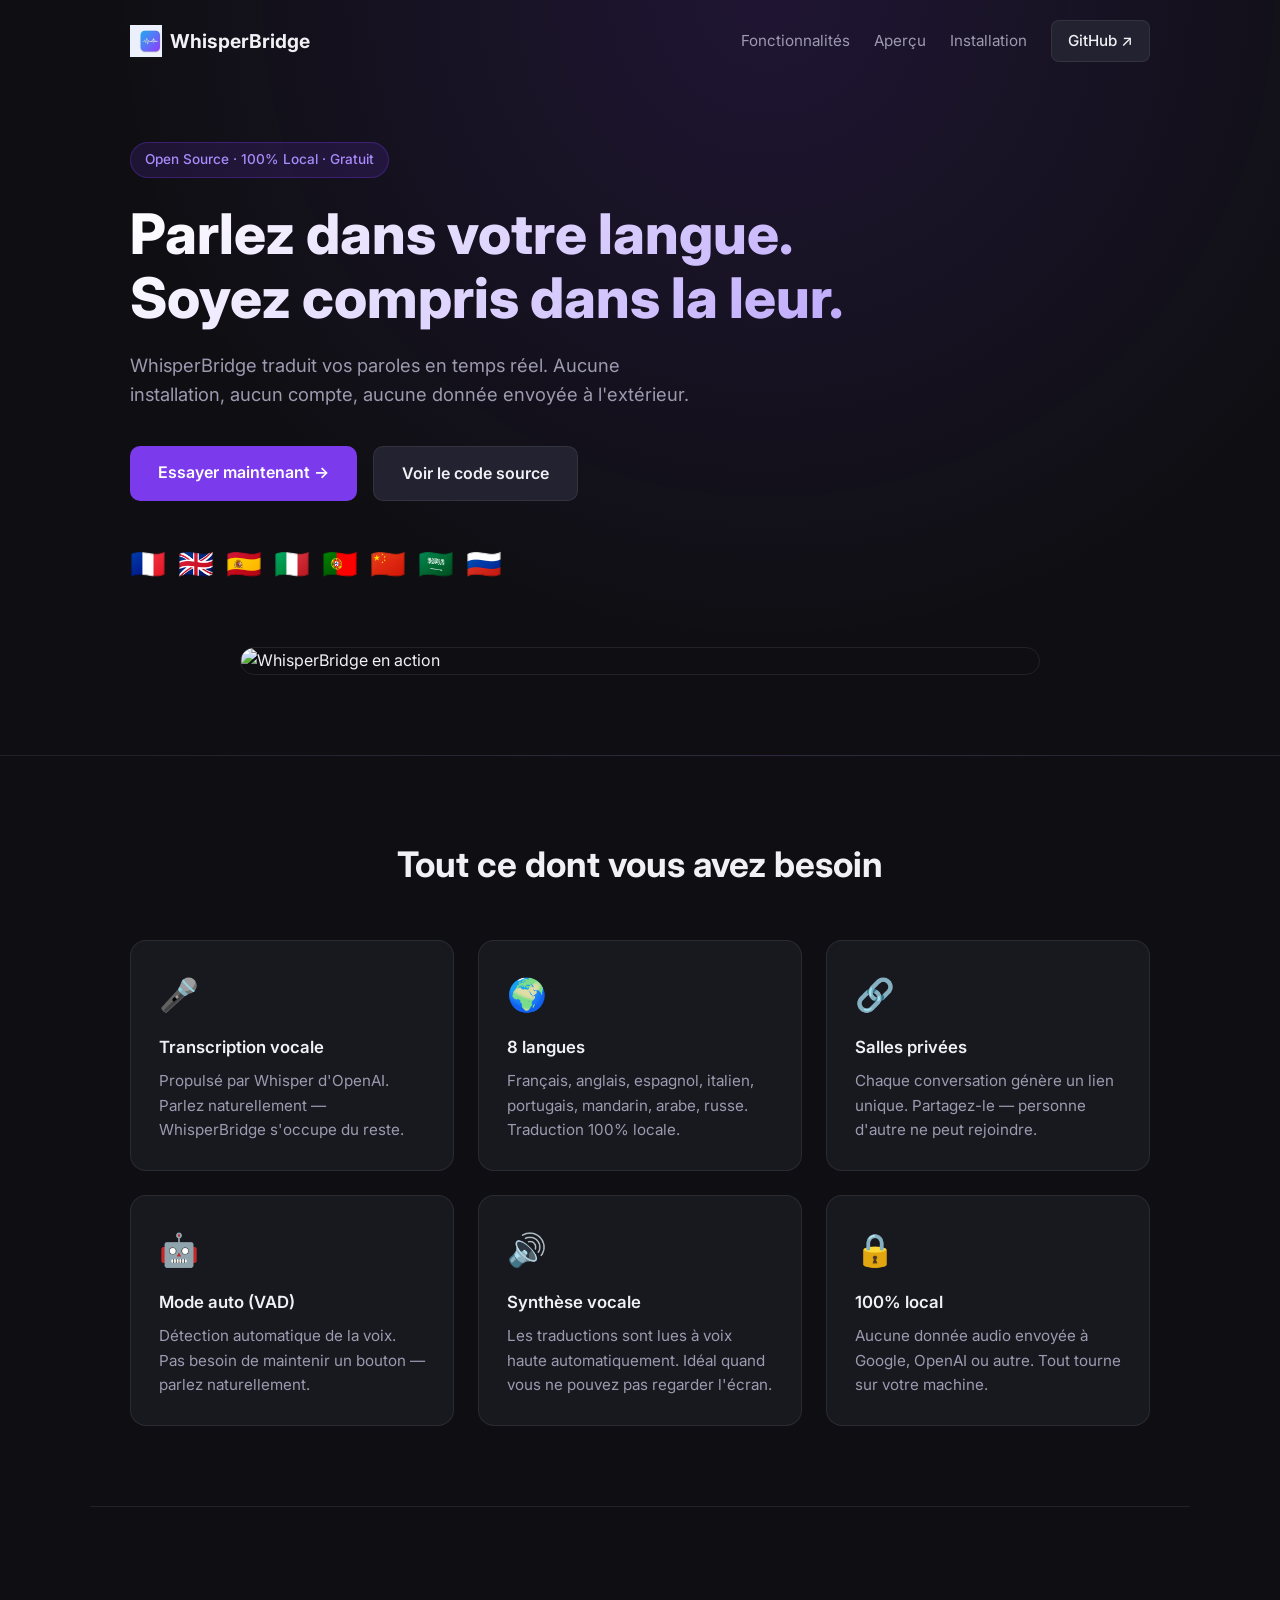
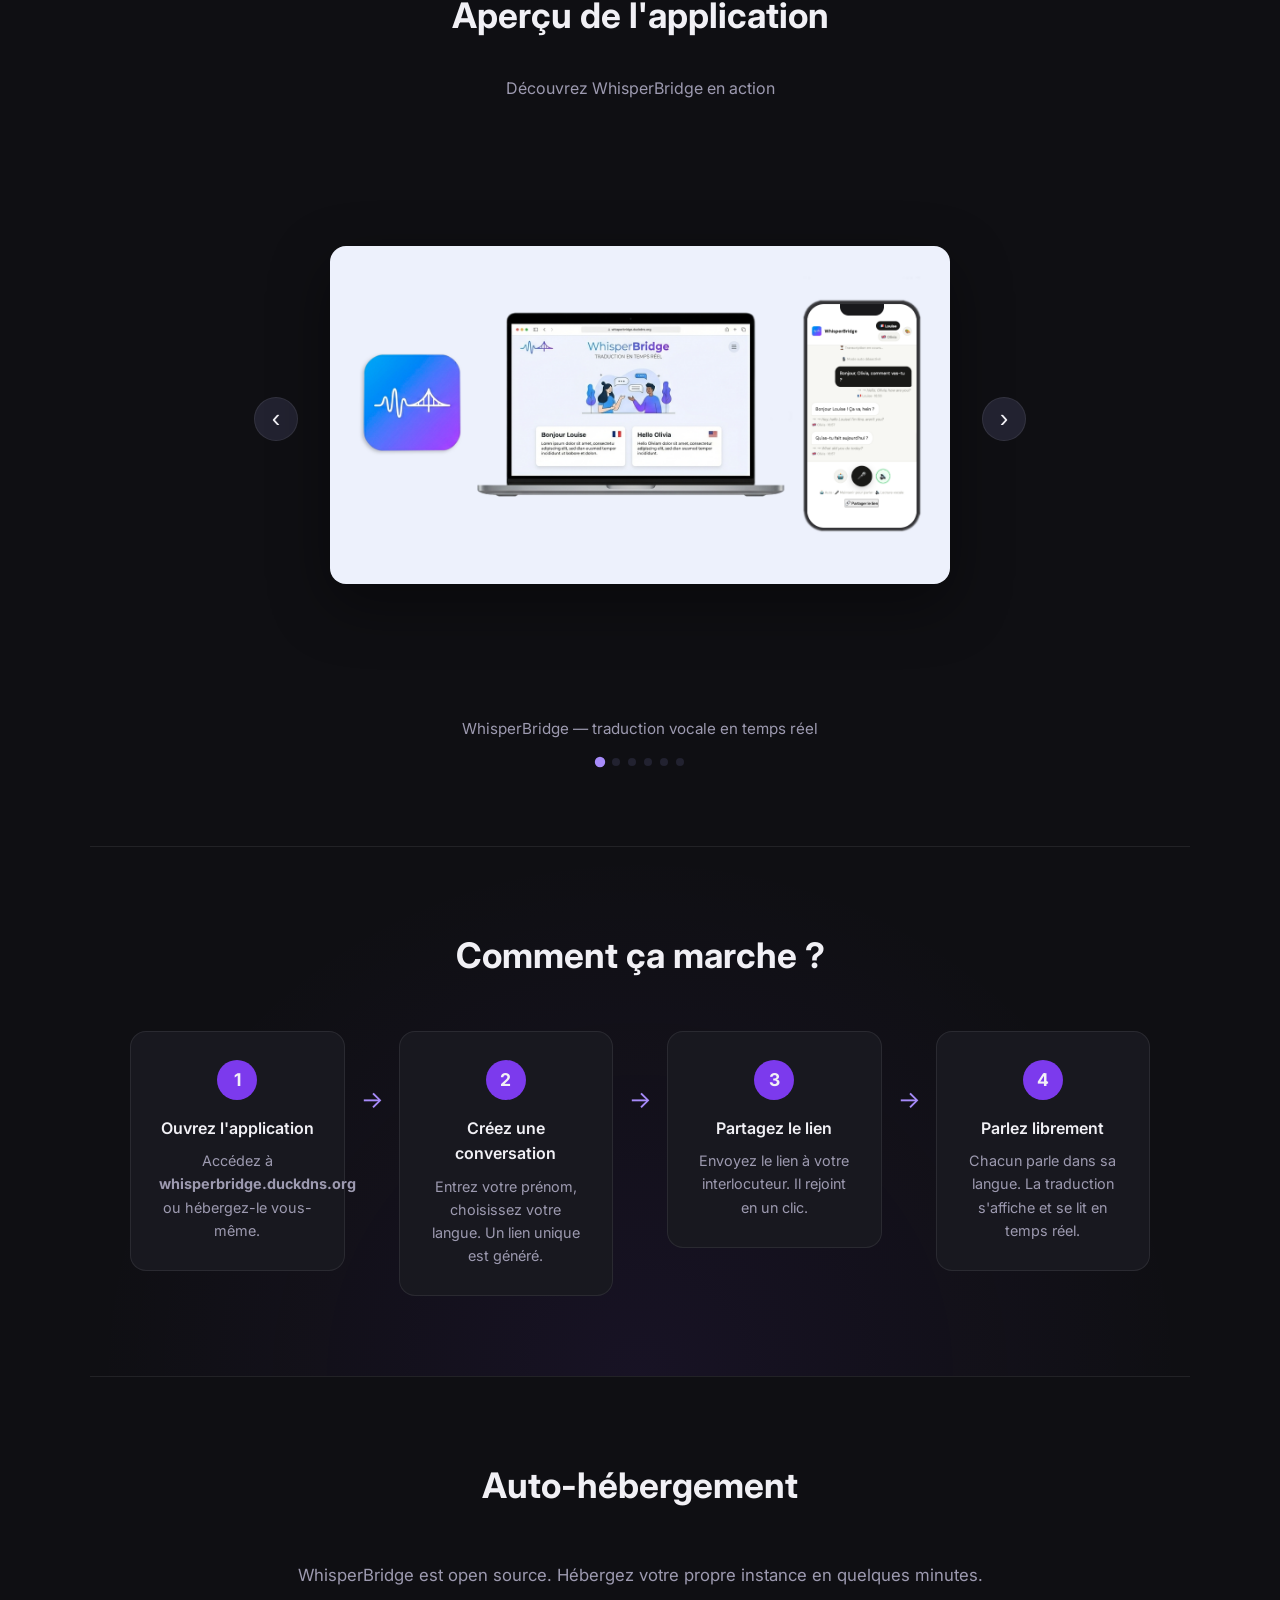
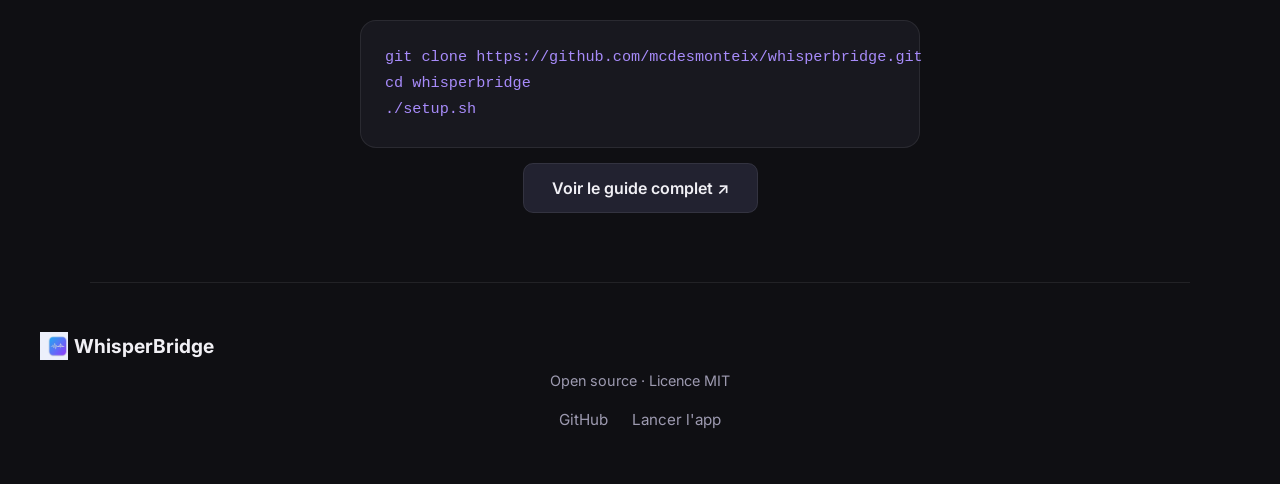
==== commit 40ebb0e9: "Ajoute l'image de présentation comme 1er slide du carrousel Co-Authored-By: Claude Sonnet 4.6 <norep" ====
--- a/docs/index.html
+++ b/docs/index.html
@@ -86,32 +86,37 @@
     <p class="screenshots-sub">Découvrez WhisperBridge en action</p>
 
     <div class="carousel-wrapper">
-      <!-- Flèche gauche -->
       <button class="carousel-arrow carousel-prev" aria-label="Précédent">&#8249;</button>
 
-      <!-- Mockup iPhone -->
-      <div class="iphone-mockup">
-        <div class="iphone-frame">
-          <div class="iphone-notch"></div>
-          <div class="iphone-screen">
-            <div class="iphone-slides" id="carouselSlides">
-              <img src="media/screenshots/01-connexion.png"  alt="Connexion" />
-              <img src="media/screenshots/02-participants.png" alt="Participants connectés" />
-              <img src="media/screenshots/03-mode-auto.png"  alt="Mode automatique" />
-              <img src="media/screenshots/04-recording.png"  alt="Enregistrement en cours" />
-              <img src="media/screenshots/05-conversation.png" alt="Conversation traduite" />
+      <div class="carousel-viewer">
+        <!-- Slide 0 : image hero plein format -->
+        <div class="slide-hero" id="slideHero">
+          <img src="media/screenshots/00-branding.png" alt="WhisperBridge en action" />
+        </div>
+
+        <!-- Slides 1-5 : mockup iPhone -->
+        <div class="iphone-mockup" id="phoneMockup" style="display:none">
+          <div class="iphone-frame">
+            <div class="iphone-notch"></div>
+            <div class="iphone-screen">
+              <div class="iphone-slides" id="carouselSlides">
+                <img src="media/screenshots/01-connexion.png"  alt="Connexion" />
+                <img src="media/screenshots/02-participants.png" alt="Participants connectés" />
+                <img src="media/screenshots/03-mode-auto.png"  alt="Mode automatique" />
+                <img src="media/screenshots/04-recording.png"  alt="Enregistrement en cours" />
+                <img src="media/screenshots/05-conversation.png" alt="Conversation traduite" />
+              </div>
             </div>
+            <div class="iphone-home-bar"></div>
           </div>
-          <div class="iphone-home-bar"></div>
         </div>
       </div>
 
-      <!-- Flèche droite -->
       <button class="carousel-arrow carousel-next" aria-label="Suivant">&#8250;</button>
     </div>
 
     <!-- Caption -->
-    <p class="carousel-caption" id="carouselCaption">Connexion en un clic, sans compte</p>
+    <p class="carousel-caption" id="carouselCaption">WhisperBridge — traduction vocale en temps réel</p>
 
     <!-- Dots -->
     <div class="carousel-dots" id="carouselDots">
@@ -120,6 +125,7 @@
       <button class="dot" data-index="2"></button>
       <button class="dot" data-index="3"></button>
       <button class="dot" data-index="4"></button>
+      <button class="dot" data-index="5"></button>
     </div>
   </section>
 
@@ -184,23 +190,38 @@
 
     // Carrousel
     const captions = [
+      "WhisperBridge — traduction vocale en temps réel",
       "Connexion en un clic, sans compte",
       "Vos interlocuteurs apparaissent en temps réel",
       "Mode auto — parlez naturellement, WhisperBridge écoute",
       "Enregistrement en cours, traduction imminente",
       "Chaque message traduit instantanément dans les deux langues"
     ];
+    const TOTAL = captions.length;
+    const PHONE_SLIDES = TOTAL - 1; // 5 slides dans le téléphone
+
     let current = 0;
     let autoTimer;
-    const slides   = document.getElementById('carouselSlides');
-    const caption  = document.getElementById('carouselCaption');
-    const dots     = document.querySelectorAll('.dot');
+    const phoneSlides  = document.getElementById('carouselSlides');
+    const slideHero    = document.getElementById('slideHero');
+    const phoneMockup  = document.getElementById('phoneMockup');
+    const caption      = document.getElementById('carouselCaption');
+    const dots         = document.querySelectorAll('.dot');
 
     function goTo(n) {
-      current = (n + captions.length) % captions.length;
-      slides.style.transform = `translateX(-${current * 100}%)`;
+      current = (n + TOTAL) % TOTAL;
       caption.textContent = captions[current];
       dots.forEach((d, i) => d.classList.toggle('active', i === current));
+
+      if (current === 0) {
+        slideHero.style.display  = 'block';
+        phoneMockup.style.display = 'none';
+      } else {
+        slideHero.style.display  = 'none';
+        phoneMockup.style.display = 'block';
+        // Décale au bon slide dans le téléphone (index 1→0, 2→1, …)
+        phoneSlides.style.transform = `translateX(-${(current - 1) * (100 / PHONE_SLIDES)}%)`;
+      }
     }
 
     function startAuto() {
@@ -214,8 +235,9 @@
 
     // Swipe tactile
     let touchStartX = 0;
-    slides.addEventListener('touchstart', e => { touchStartX = e.touches[0].clientX; }, { passive: true });
-    slides.addEventListener('touchend',   e => {
+    const viewer = document.querySelector('.carousel-viewer');
+    viewer.addEventListener('touchstart', e => { touchStartX = e.touches[0].clientX; }, { passive: true });
+    viewer.addEventListener('touchend',   e => {
       const dx = e.changedTouches[0].clientX - touchStartX;
       if (Math.abs(dx) > 40) { goTo(current + (dx < 0 ? 1 : -1)); startAuto(); }
     });
--- a/docs/style.css
+++ b/docs/style.css
@@ -232,6 +232,24 @@
   justify-content: center;
   gap: 32px;
   position: relative;
+}
+
+.carousel-viewer {
+  display: flex;
+  align-items: center;
+  justify-content: center;
+  min-height: 540px;
+}
+
+/* Slide hero (image plein format) */
+.slide-hero {
+  max-width: 620px;
+  width: 100%;
+}
+.slide-hero img {
+  width: 100%;
+  border-radius: 16px;
+  box-shadow: 0 20px 60px rgba(0,0,0,0.4);
 }
 
 /* Flèches */
@@ -299,6 +317,8 @@
   inset: 0;
   overflow: hidden;
   border-radius: 38px;
+  background: #fff;
+  padding: 32px 0 24px;
 }
 
 /* Slides */
@@ -312,7 +332,7 @@
 .iphone-slides img {
   width: 20%; /* 1/5 de 500% */
   height: 100%;
-  object-fit: cover;
+  object-fit: contain;
   object-position: top;
   flex-shrink: 0;
 }
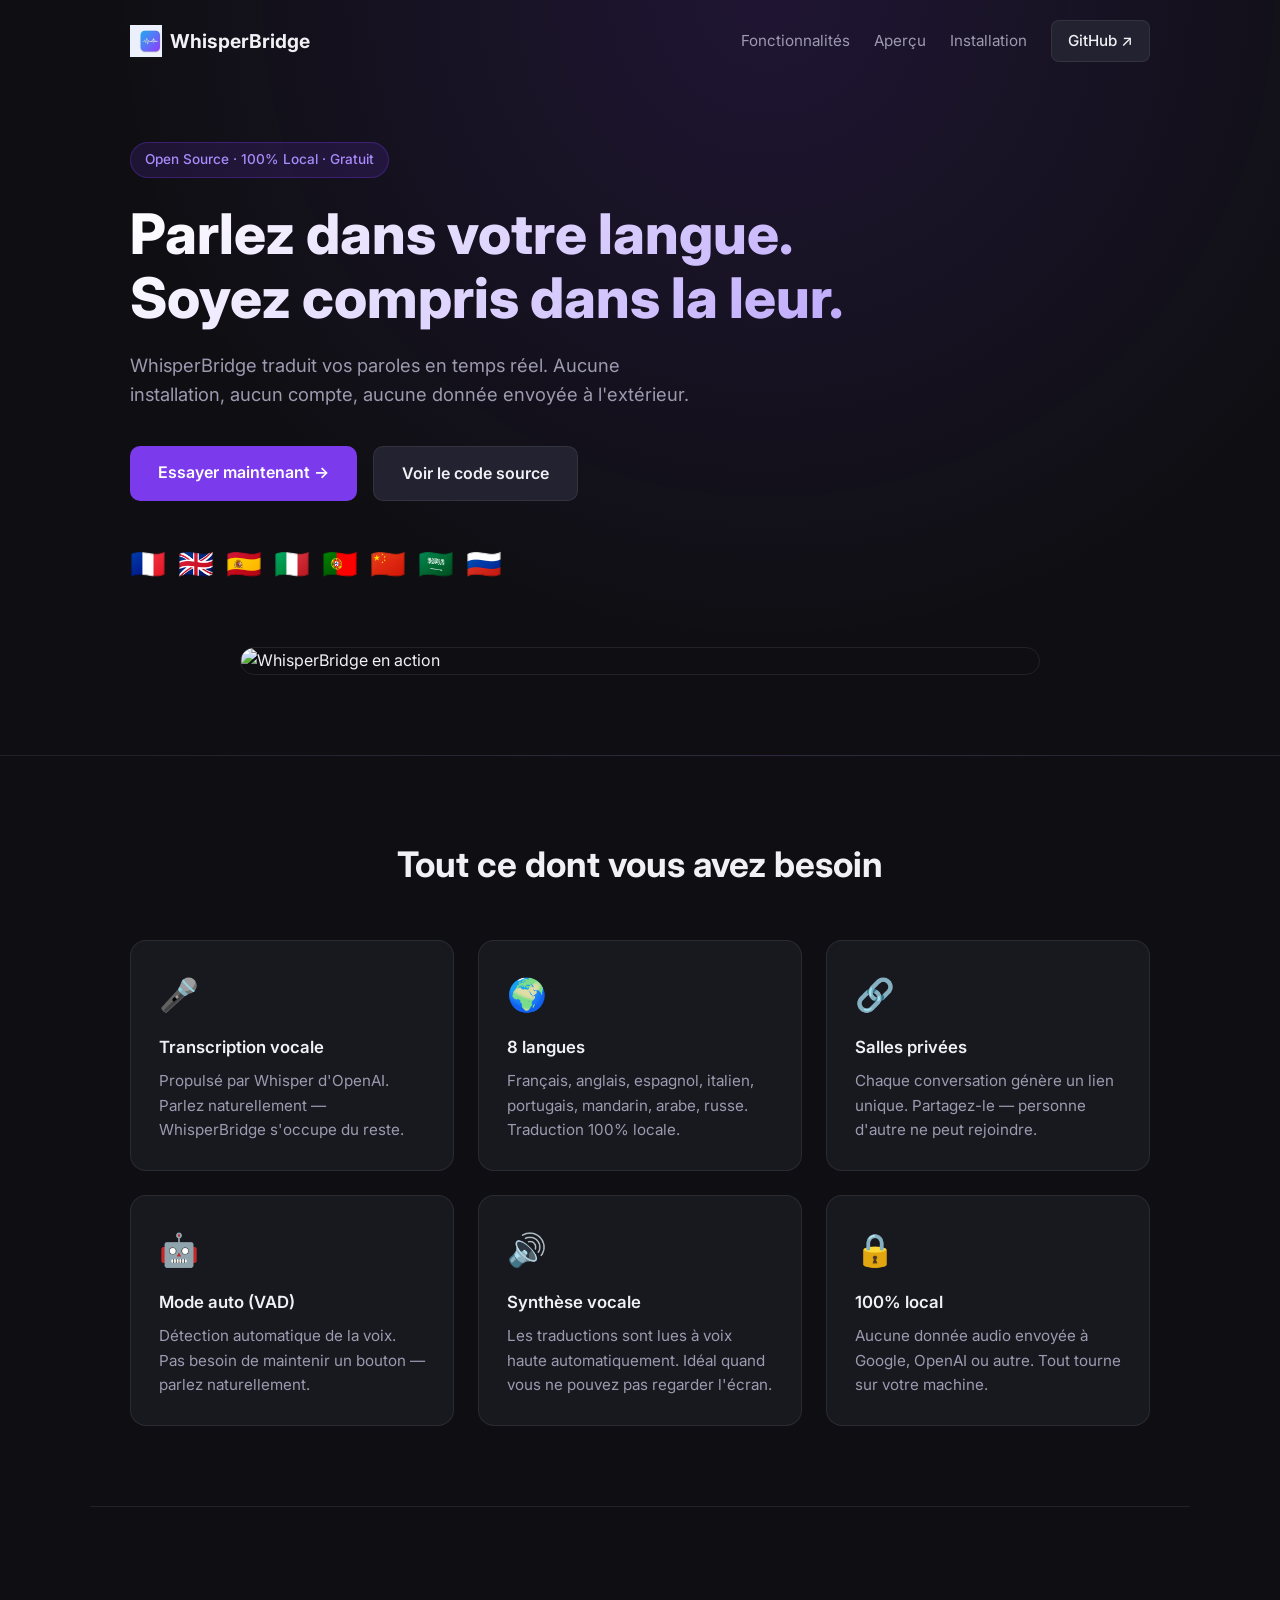
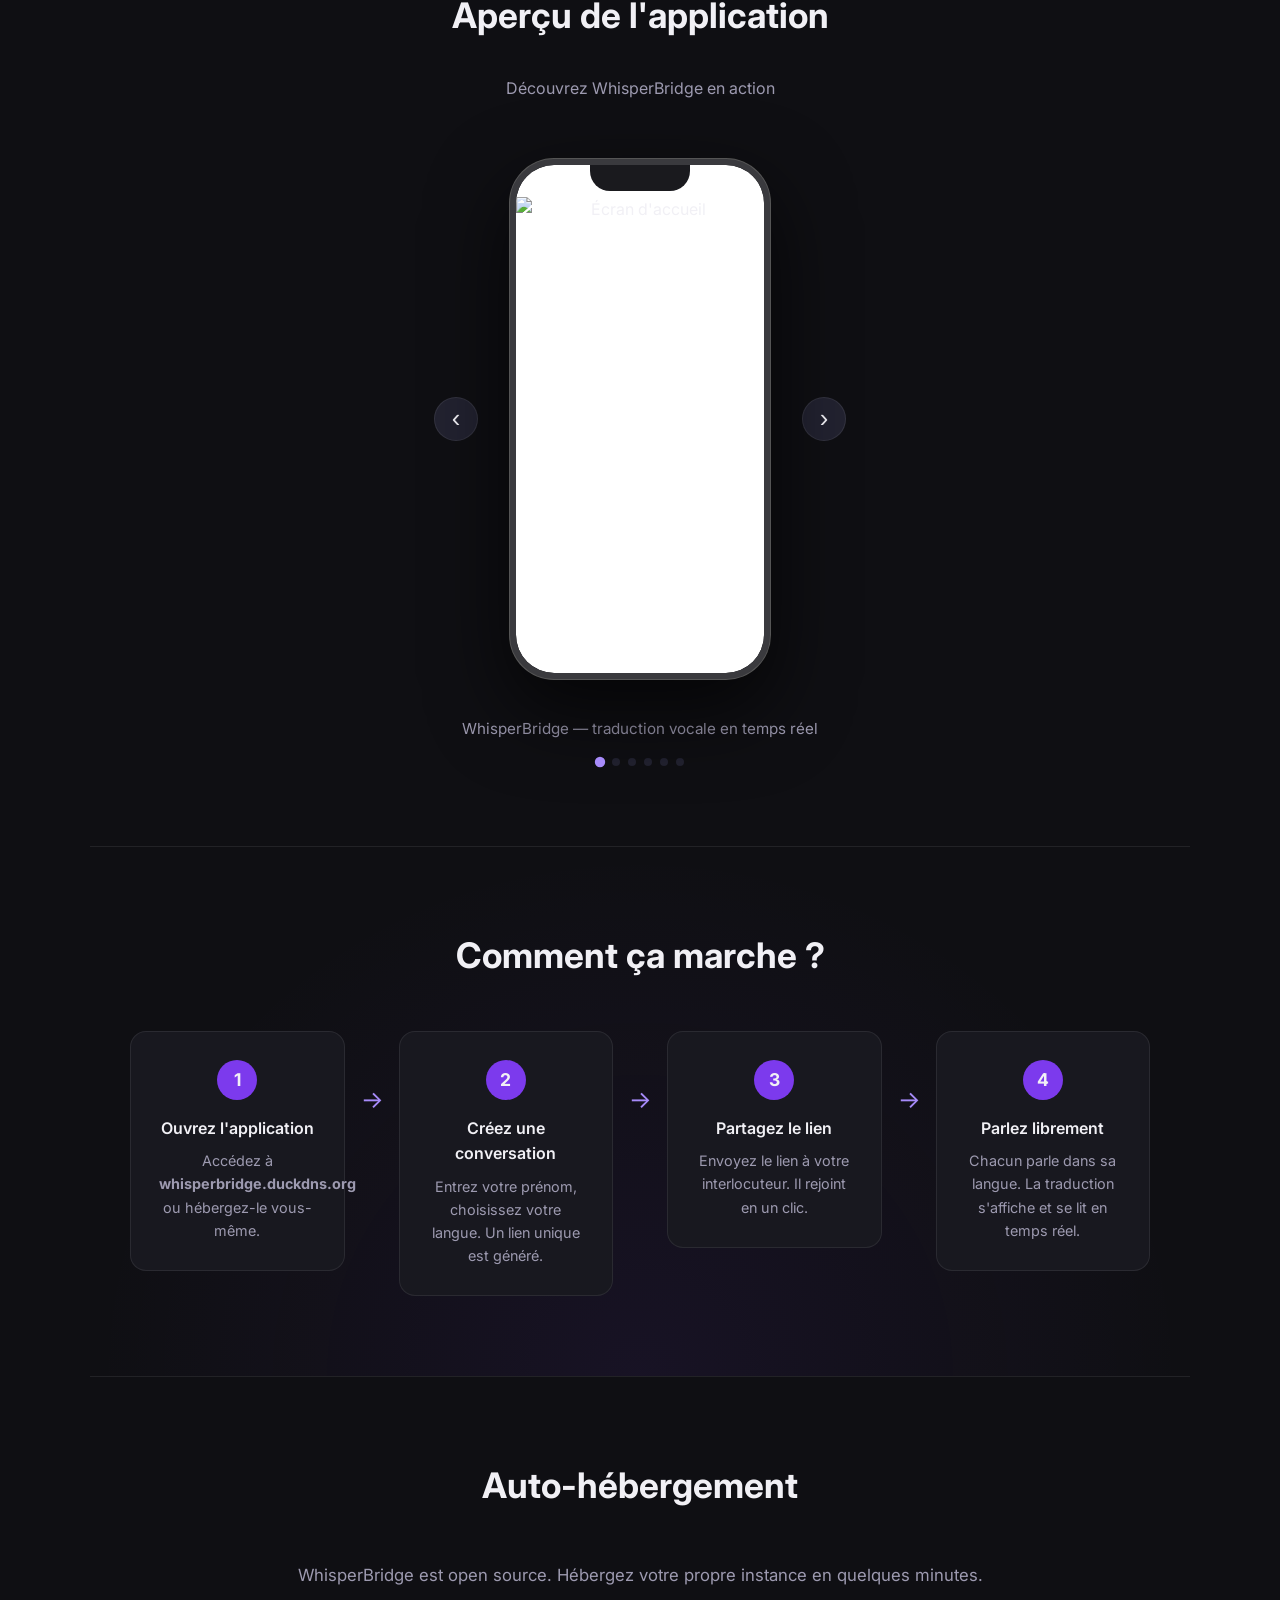
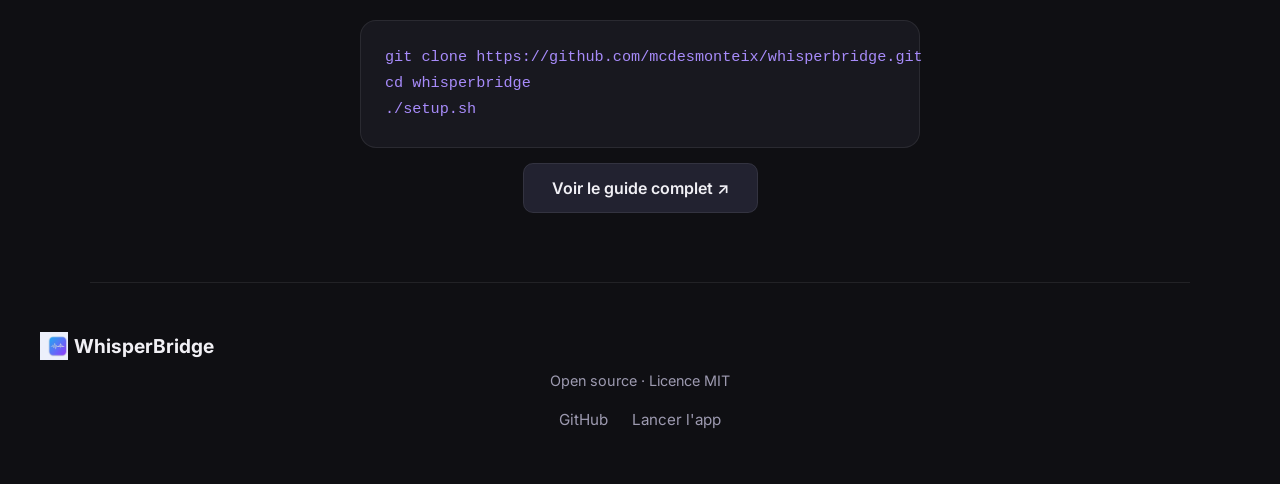
==== commit 179afd19: "Retire l'image hero du carrousel pour éviter la répétition Co-Authored-By: Claude Sonnet 4.6 <norepl" ====
--- a/docs/index.html
+++ b/docs/index.html
@@ -89,17 +89,13 @@
       <button class="carousel-arrow carousel-prev" aria-label="Précédent">&#8249;</button>
 
       <div class="carousel-viewer">
-        <!-- Slide 0 : image hero plein format -->
-        <div class="slide-hero" id="slideHero">
-          <img src="media/screenshots/00-branding.png" alt="WhisperBridge en action" />
-        </div>
-
-        <!-- Slides 1-5 : mockup iPhone -->
-        <div class="iphone-mockup" id="phoneMockup" style="display:none">
+        <!-- Mockup iPhone -->
+        <div class="iphone-mockup" id="phoneMockup">
           <div class="iphone-frame">
             <div class="iphone-notch"></div>
             <div class="iphone-screen">
               <div class="iphone-slides" id="carouselSlides">
+                <img src="media/screenshots/00-login.png"      alt="Écran d'accueil" />
                 <img src="media/screenshots/01-connexion.png"  alt="Connexion" />
                 <img src="media/screenshots/02-participants.png" alt="Participants connectés" />
                 <img src="media/screenshots/03-mode-auto.png"  alt="Mode automatique" />
@@ -190,7 +186,7 @@
 
     // Carrousel
     const captions = [
-      "WhisperBridge — traduction vocale en temps réel",
+      "Une interface épurée, prête en un instant",
       "Connexion en un clic, sans compte",
       "Vos interlocuteurs apparaissent en temps réel",
       "Mode auto — parlez naturellement, WhisperBridge écoute",
@@ -198,30 +194,19 @@
       "Chaque message traduit instantanément dans les deux langues"
     ];
     const TOTAL = captions.length;
-    const PHONE_SLIDES = TOTAL - 1; // 5 slides dans le téléphone
+    const PHONE_SLIDES = TOTAL;
 
     let current = 0;
     let autoTimer;
-    const phoneSlides  = document.getElementById('carouselSlides');
-    const slideHero    = document.getElementById('slideHero');
-    const phoneMockup  = document.getElementById('phoneMockup');
-    const caption      = document.getElementById('carouselCaption');
-    const dots         = document.querySelectorAll('.dot');
+    const phoneSlides = document.getElementById('carouselSlides');
+    const caption     = document.getElementById('carouselCaption');
+    const dots        = document.querySelectorAll('.dot');
 
     function goTo(n) {
       current = (n + TOTAL) % TOTAL;
       caption.textContent = captions[current];
       dots.forEach((d, i) => d.classList.toggle('active', i === current));
-
-      if (current === 0) {
-        slideHero.style.display  = 'block';
-        phoneMockup.style.display = 'none';
-      } else {
-        slideHero.style.display  = 'none';
-        phoneMockup.style.display = 'block';
-        // Décale au bon slide dans le téléphone (index 1→0, 2→1, …)
-        phoneSlides.style.transform = `translateX(-${(current - 1) * (100 / PHONE_SLIDES)}%)`;
-      }
+      phoneSlides.style.transform = `translateX(-${current * (100 / PHONE_SLIDES)}%)`;
     }
 
     function startAuto() {
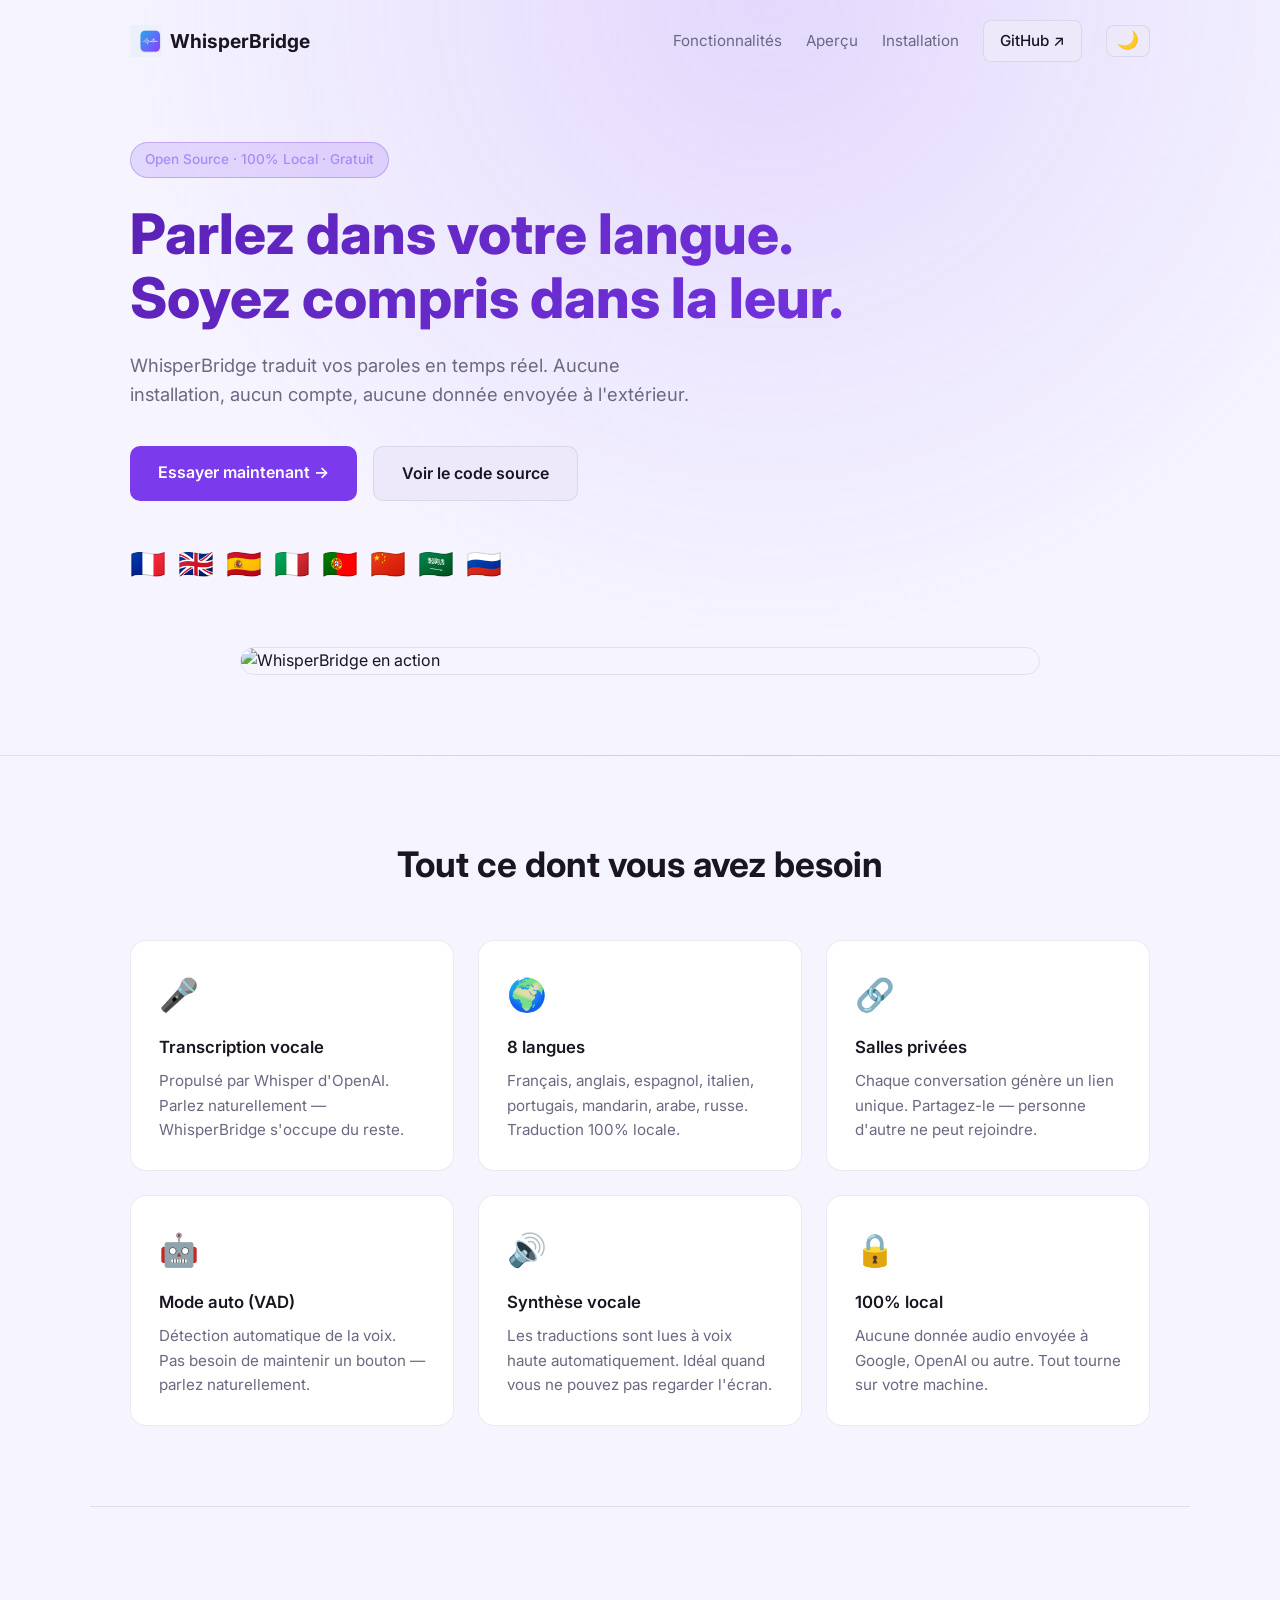
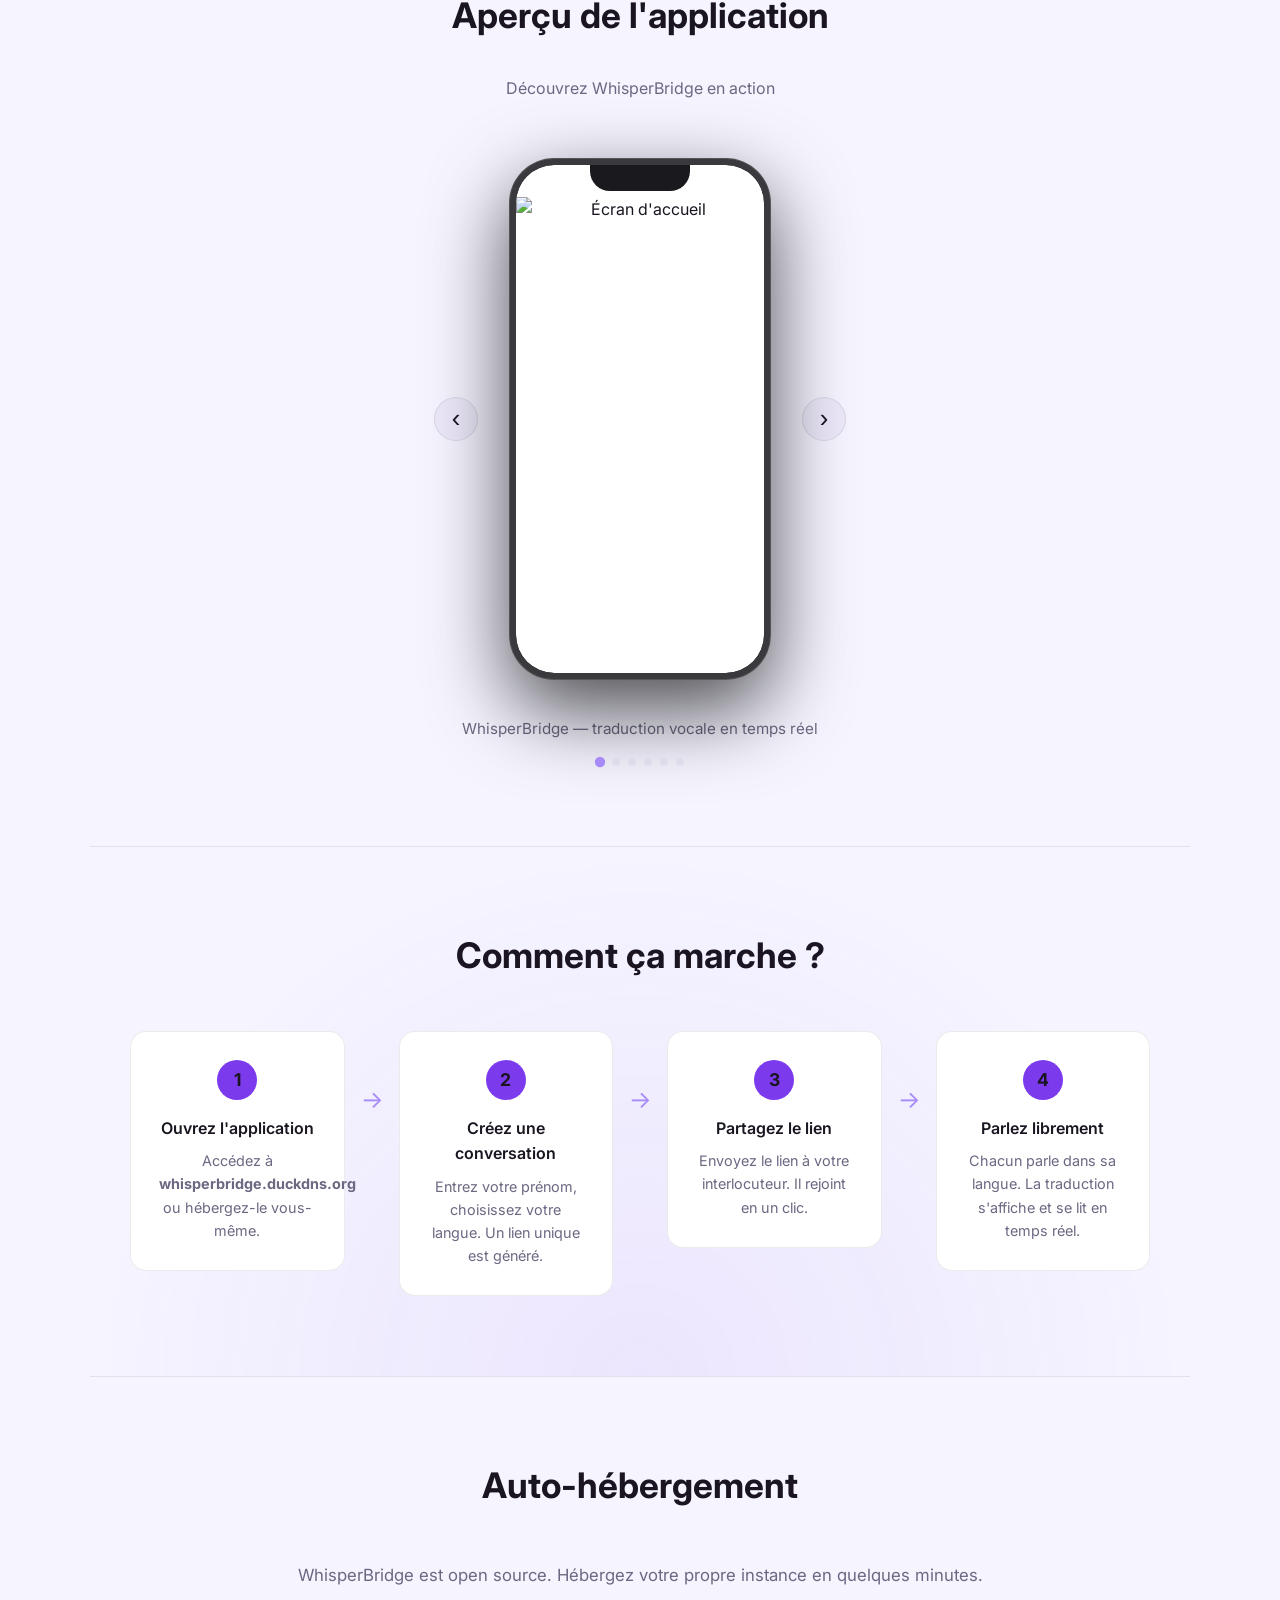
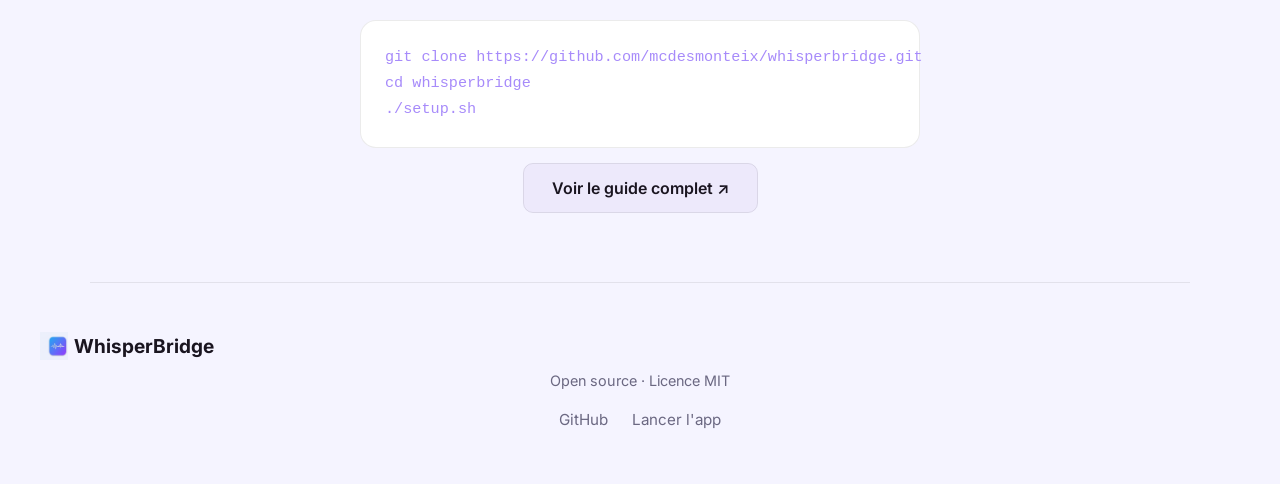
==== commit 47358937: "Ajoute un toggle mode clair/sombre sur le site de présentation Co-Authored-By: Claude Sonnet 4.6 <no" ====
--- a/docs/index.html
+++ b/docs/index.html
@@ -21,6 +21,7 @@
         <a href="#screenshots">Aperçu</a>
         <a href="#install">Installation</a>
         <a href="https://github.com/mcdesmonteix/whisperbridge" target="_blank" class="btn-github">GitHub ↗</a>
+        <button class="btn-theme-toggle" id="themeToggle" title="Changer de thème" aria-label="Changer de thème">🌙</button>
       </div>
     </nav>
 
@@ -178,6 +179,25 @@
   </footer>
 
   <script>
+    // Mode clair / sombre
+    const toggle = document.getElementById('themeToggle');
+    const html   = document.documentElement;
+
+    function applyTheme(theme) {
+      html.dataset.theme = theme;
+      toggle.textContent = theme === 'light' ? '🌙' : '☀️';
+      localStorage.setItem('wb-theme', theme);
+    }
+
+    // Applique la préférence sauvegardée, ou celle du système
+    const saved = localStorage.getItem('wb-theme');
+    const preferred = window.matchMedia('(prefers-color-scheme: light)').matches ? 'light' : 'dark';
+    applyTheme(saved || preferred);
+
+    toggle.addEventListener('click', () => {
+      applyTheme(html.dataset.theme === 'light' ? 'dark' : 'light');
+    });
+
     // Animation au scroll
     const observer = new IntersectionObserver((entries) => {
       entries.forEach(e => { if (e.isIntersecting) e.target.classList.add('visible'); });
--- a/docs/style.css
+++ b/docs/style.css
@@ -13,6 +13,15 @@
   --radius: 16px;
 }
 
+html[data-theme="light"] {
+  --bg: #f5f4ff;
+  --bg2: #ffffff;
+  --bg3: #ede9fb;
+  --text: #1a1520;
+  --text-muted: #6b6882;
+  --border: rgba(0,0,0,0.08);
+}
+
 html { scroll-behavior: smooth; }
 
 body {
@@ -20,7 +29,29 @@
   background: var(--bg);
   color: var(--text);
   line-height: 1.6;
-}
+  transition: background 0.3s, color 0.3s;
+}
+
+/* Hero h1 gradient — adapté au mode clair */
+html[data-theme="light"] .hero h1 {
+  background: linear-gradient(135deg, var(--purple-dark) 0%, var(--purple) 100%);
+  -webkit-background-clip: text;
+  -webkit-text-fill-color: transparent;
+  background-clip: text;
+}
+
+/* Bouton toggle thème */
+.btn-theme-toggle {
+  background: var(--bg3);
+  border: 1px solid var(--border);
+  border-radius: 8px;
+  padding: 6px 10px;
+  font-size: 1.1rem;
+  cursor: pointer;
+  line-height: 1;
+  transition: background 0.2s, transform 0.15s;
+}
+.btn-theme-toggle:hover { transform: scale(1.1); }
 
 /* ── NAV ── */
 nav {
@@ -324,13 +355,13 @@
 /* Slides */
 .iphone-slides {
   display: flex;
-  width: 500%; /* 5 slides */
+  width: 600%; /* 6 slides */
   height: 100%;
   transition: transform 0.45s cubic-bezier(0.4, 0, 0.2, 1);
 }
 
 .iphone-slides img {
-  width: 20%; /* 1/5 de 500% */
+  width: calc(100% / 6); /* 1/6 de 600% */
   height: 100%;
   object-fit: contain;
   object-position: top;
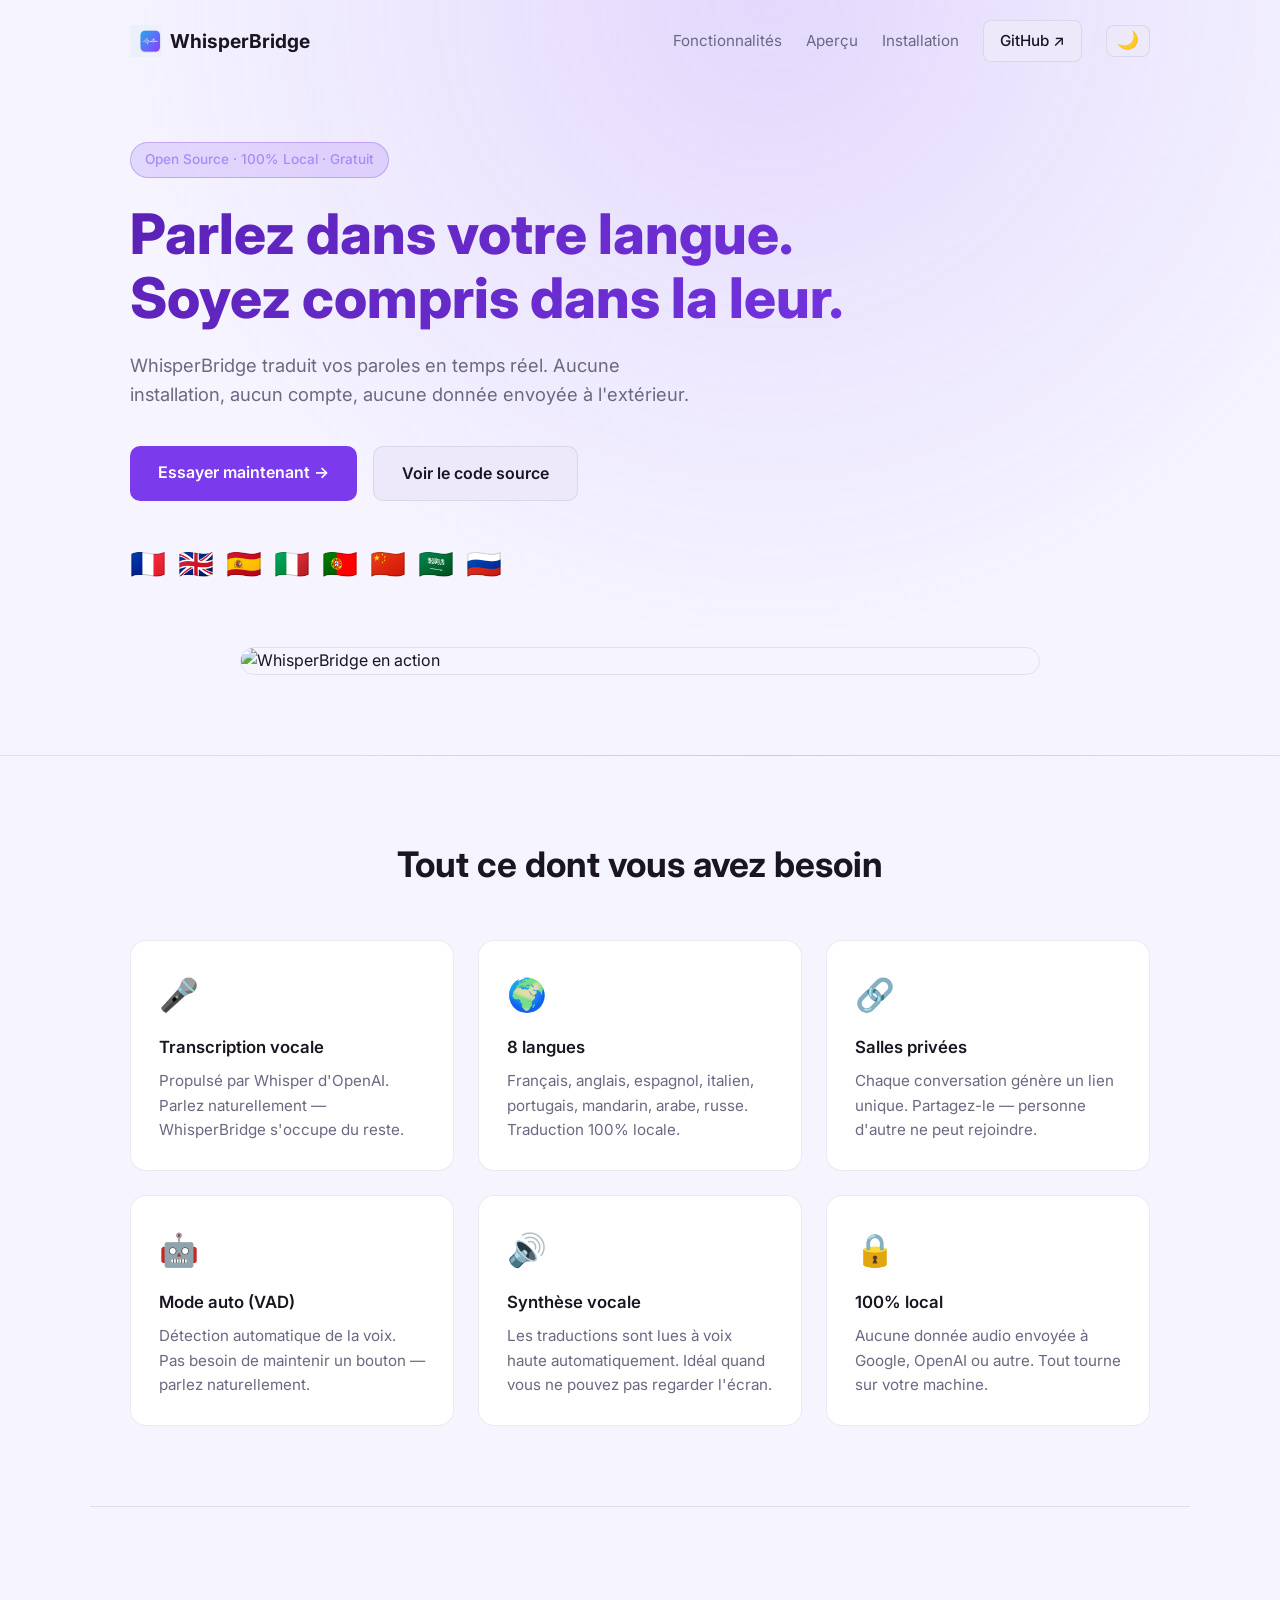
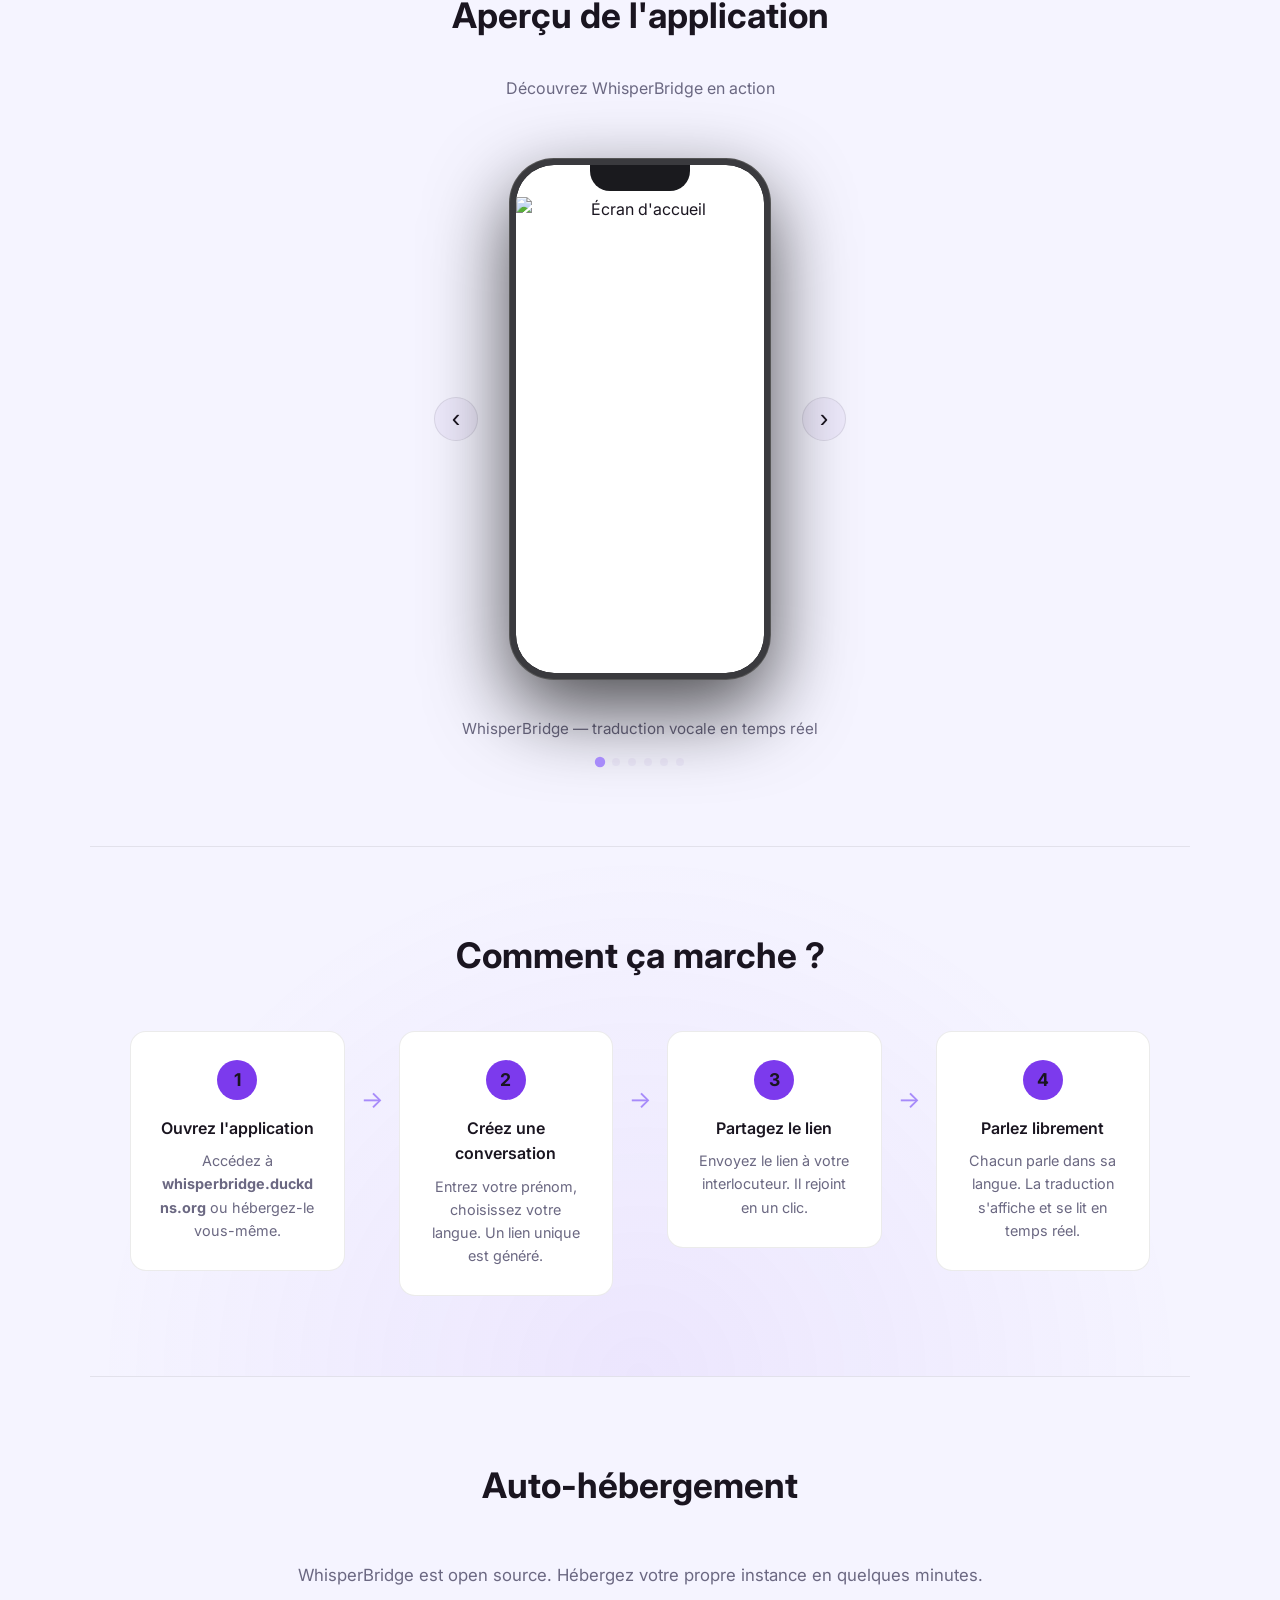
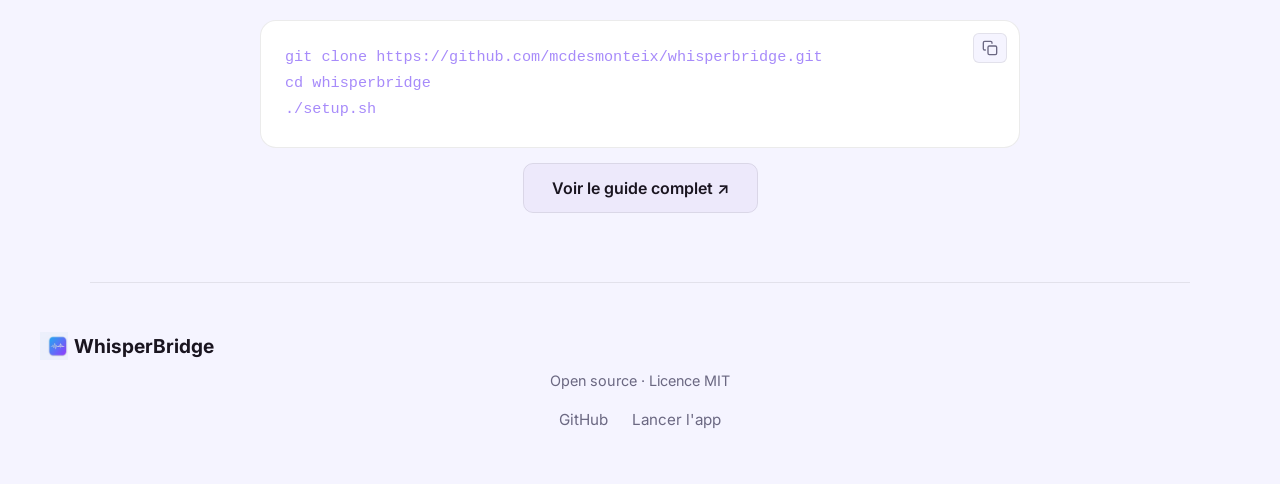
==== commit 04d4ac54: "Agrandit le bloc code et remplace bouton copier par icône SVG Co-Authored-By: Claude Sonnet 4.6 <nor" ====
--- a/docs/index.html
+++ b/docs/index.html
@@ -161,6 +161,11 @@
     <h2>Auto-hébergement</h2>
     <p class="install-sub">WhisperBridge est open source. Hébergez votre propre instance en quelques minutes.</p>
     <div class="code-block">
+      <button class="code-copy-btn" onclick="copyCode(this)" title="Copier">
+        <svg id="icon-copy" width="16" height="16" viewBox="0 0 24 24" fill="none" stroke="currentColor" stroke-width="2" stroke-linecap="round" stroke-linejoin="round">
+          <rect x="9" y="9" width="13" height="13" rx="2"/><path d="M5 15H4a2 2 0 0 1-2-2V4a2 2 0 0 1 2-2h9a2 2 0 0 1 2 2v1"/>
+        </svg>
+      </button>
       <pre><code>git clone https://github.com/mcdesmonteix/whisperbridge.git
 cd whisperbridge
 ./setup.sh</code></pre>
@@ -179,6 +184,19 @@
   </footer>
 
   <script>
+    // Copier bloc de code
+    function copyCode(btn) {
+      const code = btn.closest('.code-block').querySelector('code').innerText;
+      navigator.clipboard.writeText(code).then(() => {
+        btn.innerHTML = '<svg width="16" height="16" viewBox="0 0 24 24" fill="none" stroke="currentColor" stroke-width="2.5" stroke-linecap="round" stroke-linejoin="round"><polyline points="20 6 9 17 4 12"/></svg>';
+        btn.classList.add('copied');
+        setTimeout(() => {
+          btn.innerHTML = '<svg width="16" height="16" viewBox="0 0 24 24" fill="none" stroke="currentColor" stroke-width="2" stroke-linecap="round" stroke-linejoin="round"><rect x="9" y="9" width="13" height="13" rx="2"/><path d="M5 15H4a2 2 0 0 1-2-2V4a2 2 0 0 1 2-2h9a2 2 0 0 1 2 2v1"/></svg>';
+          btn.classList.remove('copied');
+        }, 2000);
+      });
+    }
+
     // Mode clair / sombre
     const toggle = document.getElementById('themeToggle');
     const html   = document.documentElement;
--- a/docs/style.css
+++ b/docs/style.css
@@ -450,7 +450,7 @@
 }
 
 .step h3 { font-size: 1rem; font-weight: 600; margin-bottom: 8px; }
-.step p { color: var(--text-muted); font-size: 0.9rem; }
+.step p { color: var(--text-muted); font-size: 0.9rem; overflow-wrap: break-word; word-break: break-word; }
 
 .step-arrow {
   font-size: 1.5rem;
@@ -476,13 +476,33 @@
   border: 1px solid var(--border);
   border-radius: var(--radius);
   padding: 24px;
-  max-width: 560px;
+  max-width: 760px;
   margin: 0 auto 28px;
   text-align: left;
-}
-
-.code-block pre { font-family: 'Courier New', monospace; font-size: 0.95rem; line-height: 1.7; }
+  position: relative;
+}
+
+.code-block pre { font-family: 'Courier New', monospace; font-size: 0.95rem; line-height: 1.7; overflow-x: auto; }
 .code-block code { color: var(--purple-light); }
+
+.code-copy-btn {
+  position: absolute;
+  top: 12px;
+  right: 12px;
+  background: var(--bg);
+  border: 1px solid var(--border);
+  border-radius: 6px;
+  color: var(--text-muted);
+  padding: 6px 8px;
+  cursor: pointer;
+  transition: all 0.15s;
+  display: flex;
+  align-items: center;
+  justify-content: center;
+  line-height: 0;
+}
+.code-copy-btn:hover { color: var(--text); border-color: var(--purple-light); }
+.code-copy-btn.copied { color: #4ade80; border-color: #4ade80; }
 
 /* ── FOOTER ── */
 .footer {
